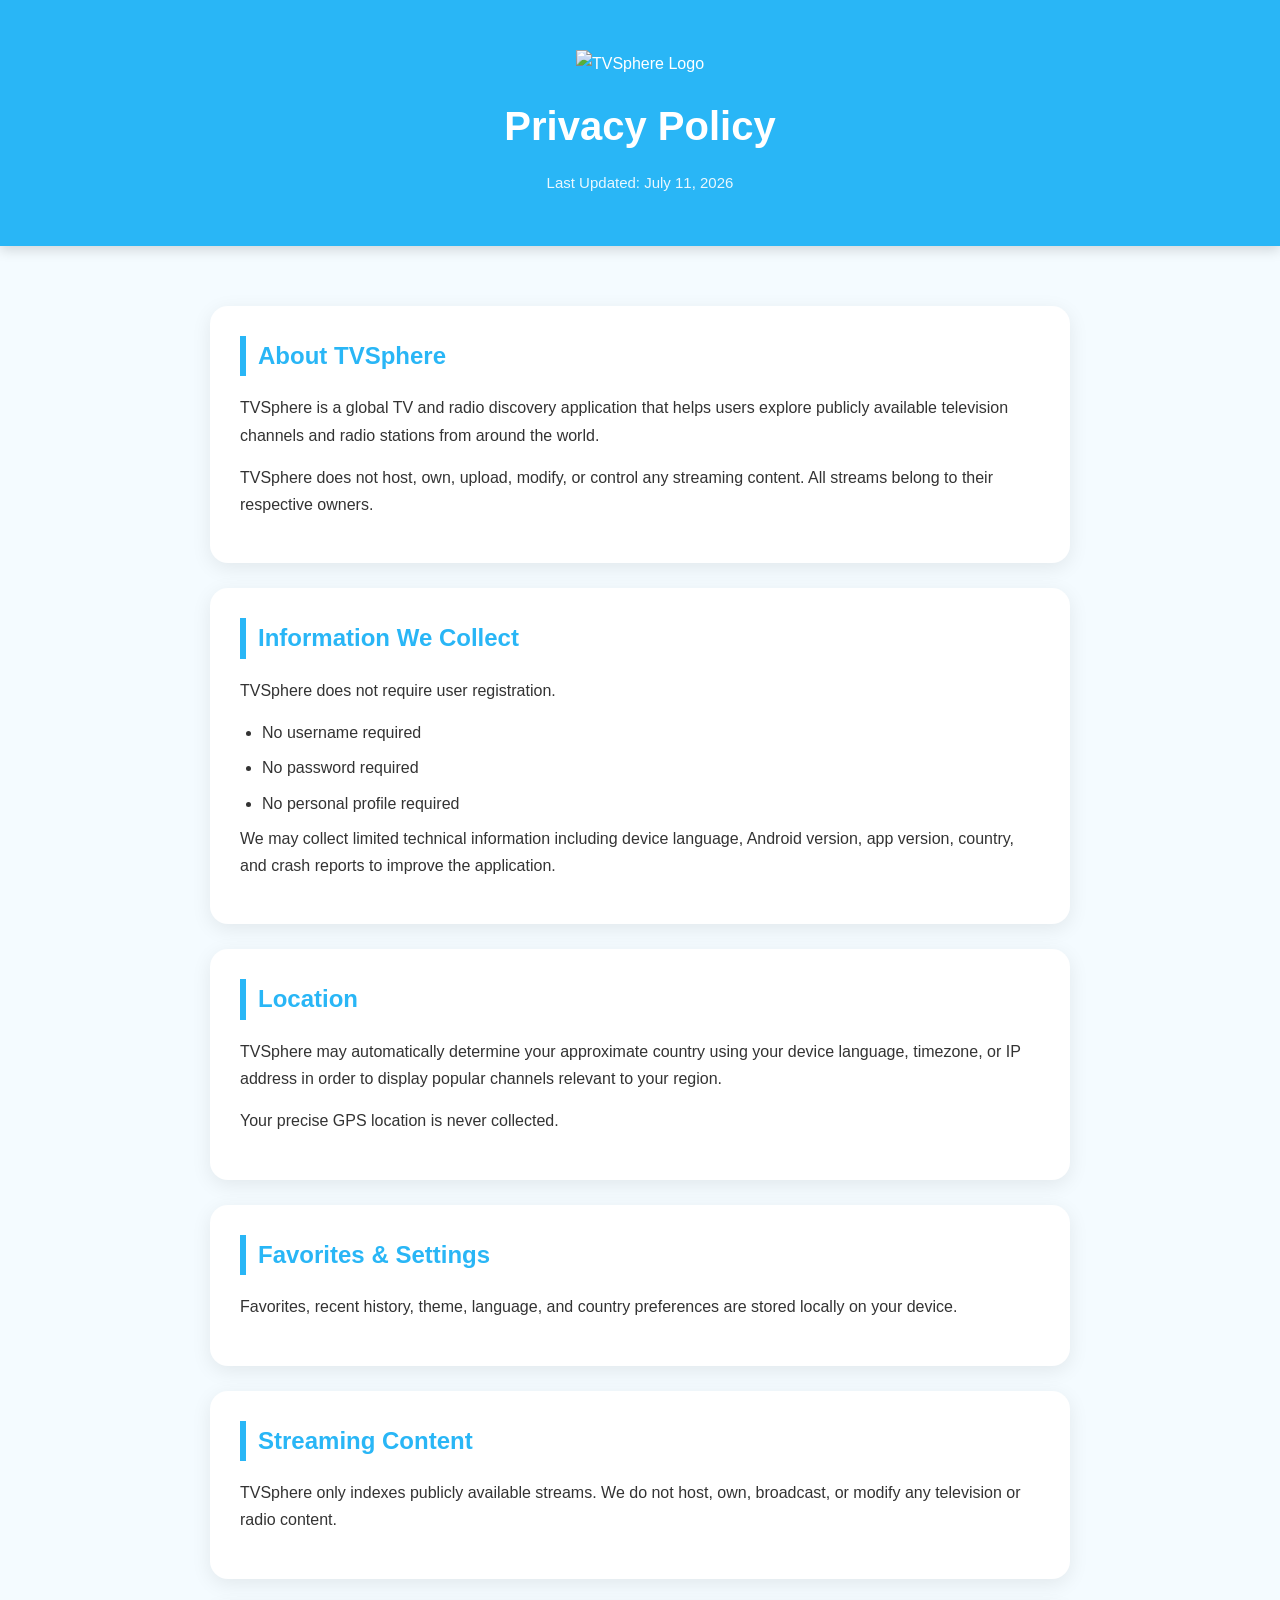
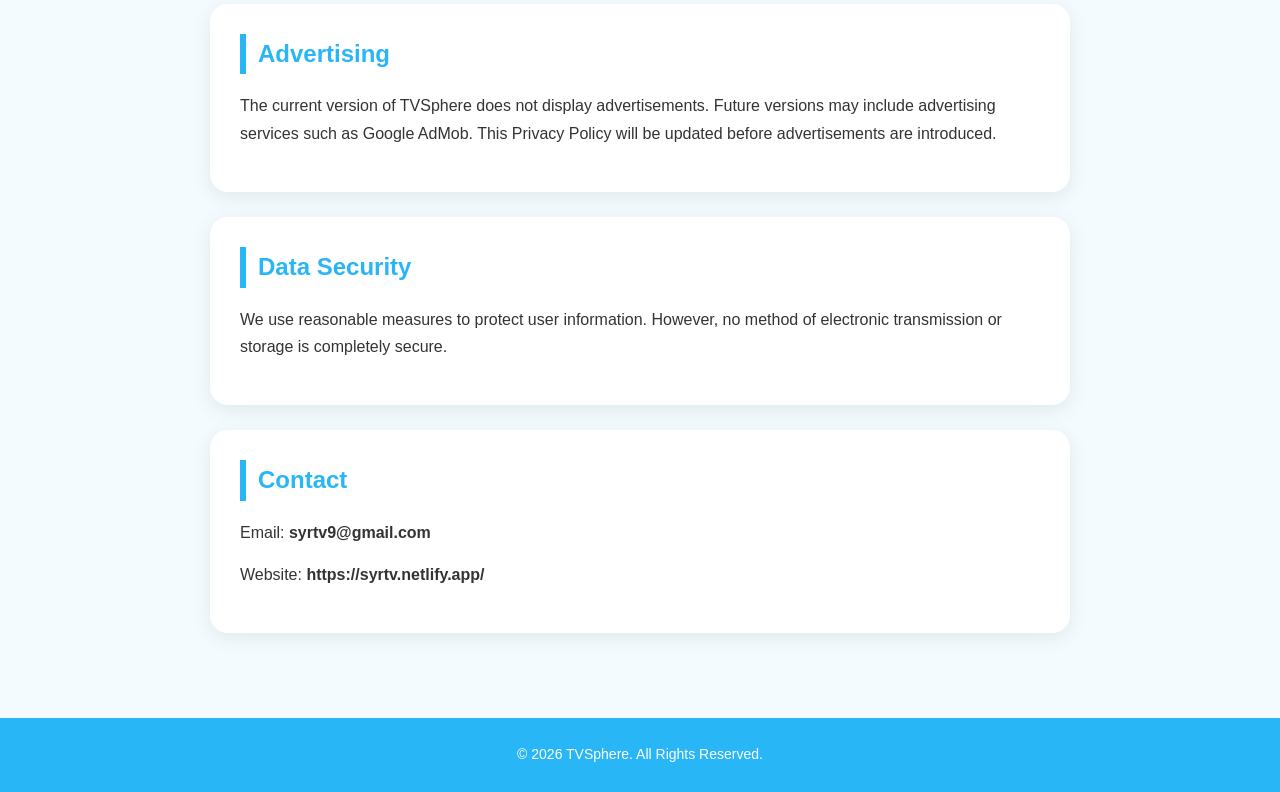
==== index.html @ 29715d73 "Add files via upload" ====
<!DOCTYPE html>
<html lang="en">
<head>
<meta charset="UTF-8">
<meta name="viewport" content="width=device-width, initial-scale=1.0">
<title>Privacy Policy - TVSphere</title>

<link rel="stylesheet" href="style.css">
</head>
<body>

<header>
    <img src="logo.png" alt="TVSphere Logo" class="logo">
    <h1>Privacy Policy</h1>
    <p>Last Updated: July 11, 2026</p>
</header>

<main>

<section class="card">
<h2>About TVSphere</h2>

<p>
TVSphere is a global TV and radio discovery application that helps users
explore publicly available television channels and radio stations from
around the world.
</p>

<p>
TVSphere does not host, own, upload, modify, or control any streaming
content. All streams belong to their respective owners.
</p>

</section>

<section class="card">

<h2>Information We Collect</h2>

<p>
TVSphere does not require user registration.
</p>

<ul>

<li>No username required</li>

<li>No password required</li>

<li>No personal profile required</li>

</ul>

<p>

We may collect limited technical information including device language,
Android version, app version, country, and crash reports to improve the
application.

</p>

</section>

<section class="card">

<h2>Location</h2>

<p>

TVSphere may automatically determine your approximate country using your
device language, timezone, or IP address in order to display popular
channels relevant to your region.

</p>

<p>

Your precise GPS location is never collected.

</p>

</section>

<section class="card">

<h2>Favorites & Settings</h2>

<p>

Favorites, recent history, theme, language, and country preferences are
stored locally on your device.

</p>

</section>

<section class="card">

<h2>Streaming Content</h2>

<p>

TVSphere only indexes publicly available streams.

We do not host, own, broadcast, or modify any television or radio
content.

</p>

</section>

<section class="card">

<h2>Advertising</h2>

<p>

The current version of TVSphere does not display advertisements.

Future versions may include advertising services such as Google AdMob.
This Privacy Policy will be updated before advertisements are introduced.

</p>

</section>

<section class="card">

<h2>Data Security</h2>

<p>

We use reasonable measures to protect user information.

However, no method of electronic transmission or storage is completely
secure.

</p>

</section>

<section class="card">

<h2>Contact</h2>

<p>

Email:
<strong>syrtv9@gmail.com</strong>

</p>

<p>

Website:
<strong>https://syrtv.netlify.app/</strong>

</p>

</section>

</main>

<footer>

<p>

© 2026 TVSphere. All Rights Reserved.

</p>

</footer>

</body>
</html>
---- style.css ----
*{
margin:0;
padding:0;
box-sizing:border-box;
font-family:Arial,Helvetica,sans-serif;
}

body{

background:#f4fbff;

color:#333;

line-height:1.7;

}

header{

background:#29B6F6;

color:white;

text-align:center;

padding:50px 20px;

box-shadow:0 4px 12px rgba(0,0,0,.15);

}

.logo{

width:90px;

margin-bottom:15px;

}

header h1{

font-size:40px;

margin-bottom:10px;

}

header p{

font-size:15px;

opacity:.9;

}

main{

max-width:900px;

margin:40px auto;

padding:20px;

}

.card{

background:white;

border-radius:18px;

padding:30px;

margin-bottom:25px;

box-shadow:0 5px 20px rgba(0,0,0,.08);

transition:.3s;

}

.card:hover{

transform:translateY(-4px);

}

.card h2{

color:#29B6F6;

margin-bottom:18px;

font-size:24px;

border-left:6px solid #29B6F6;

padding-left:12px;

}

.card p{

margin-bottom:15px;

}

.card ul{

padding-left:22px;

}

.card li{

margin-bottom:8px;

}

footer{

background:#29B6F6;

color:white;

text-align:center;

padding:25px;

margin-top:40px;

font-size:14px;

}

@media(max-width:768px){

header h1{

font-size:30px;

}

.card{

padding:22px;

}

.card h2{

font-size:20px;

}

}
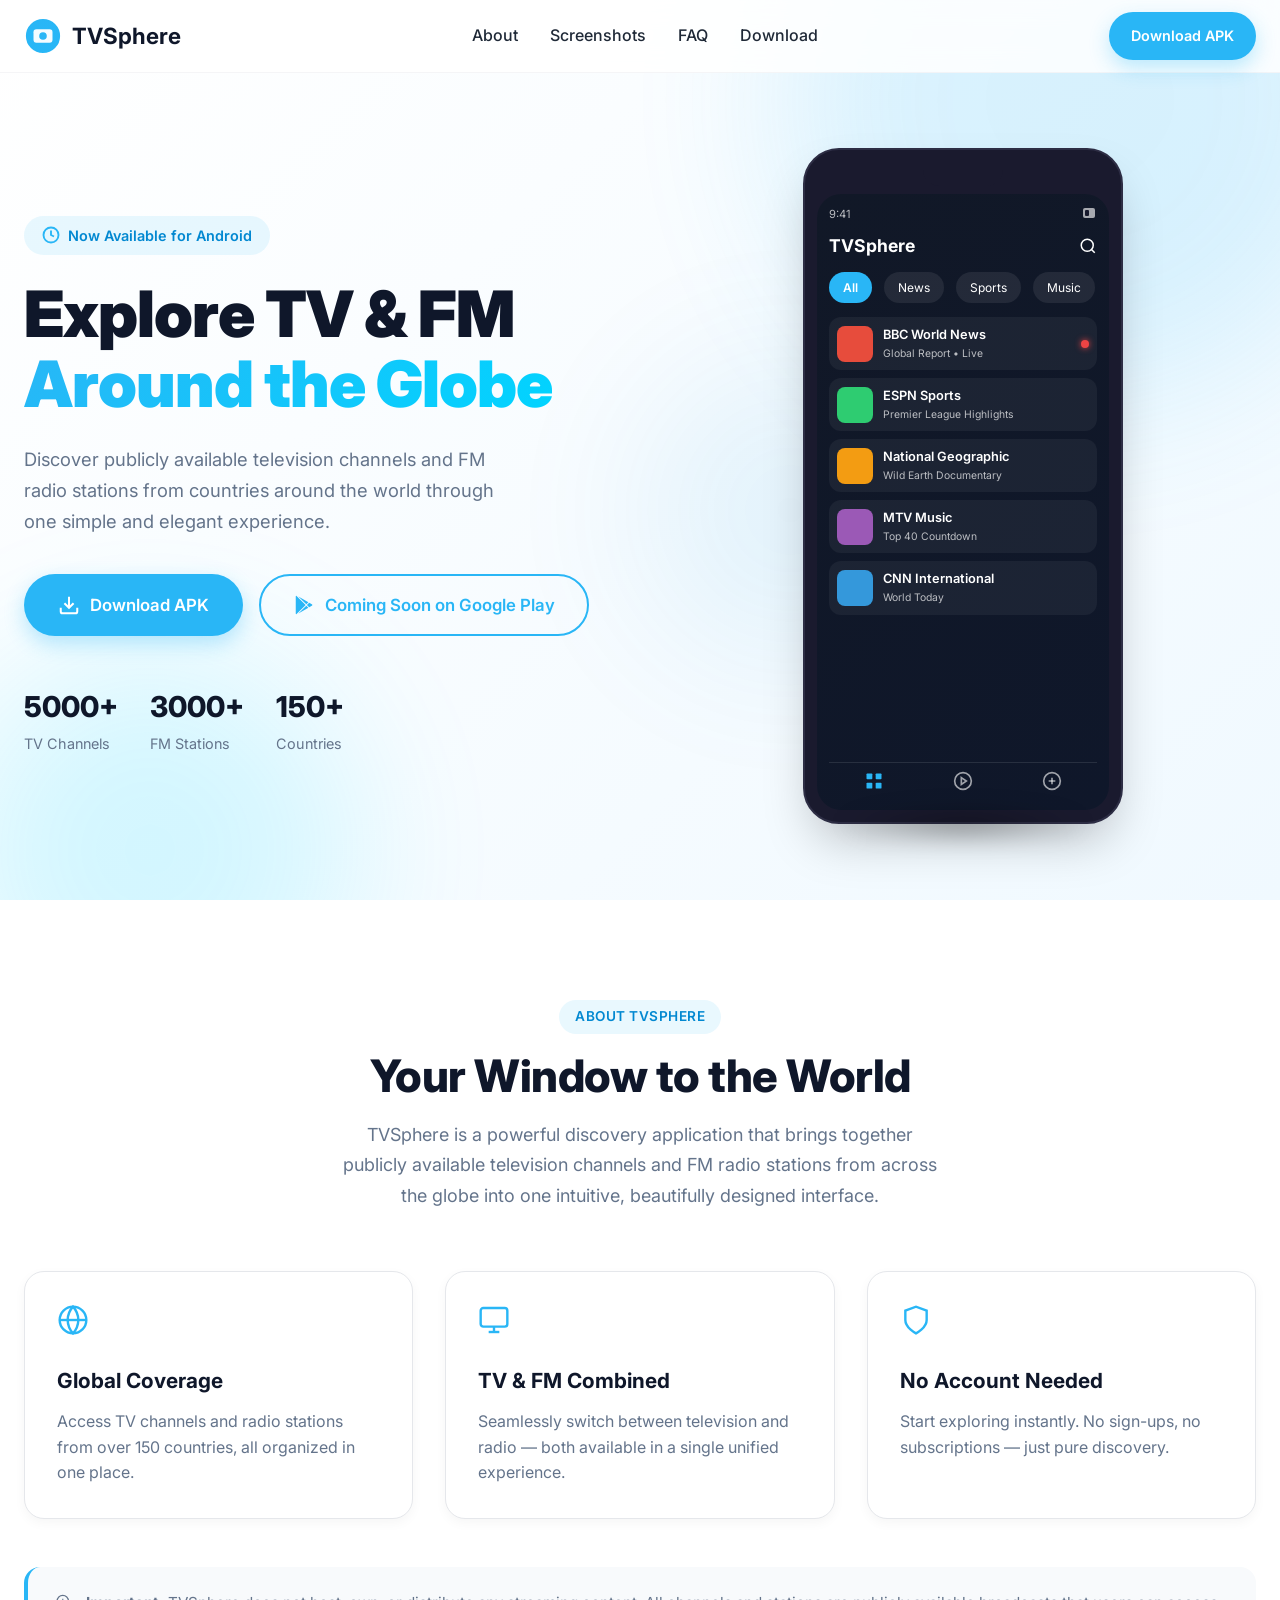
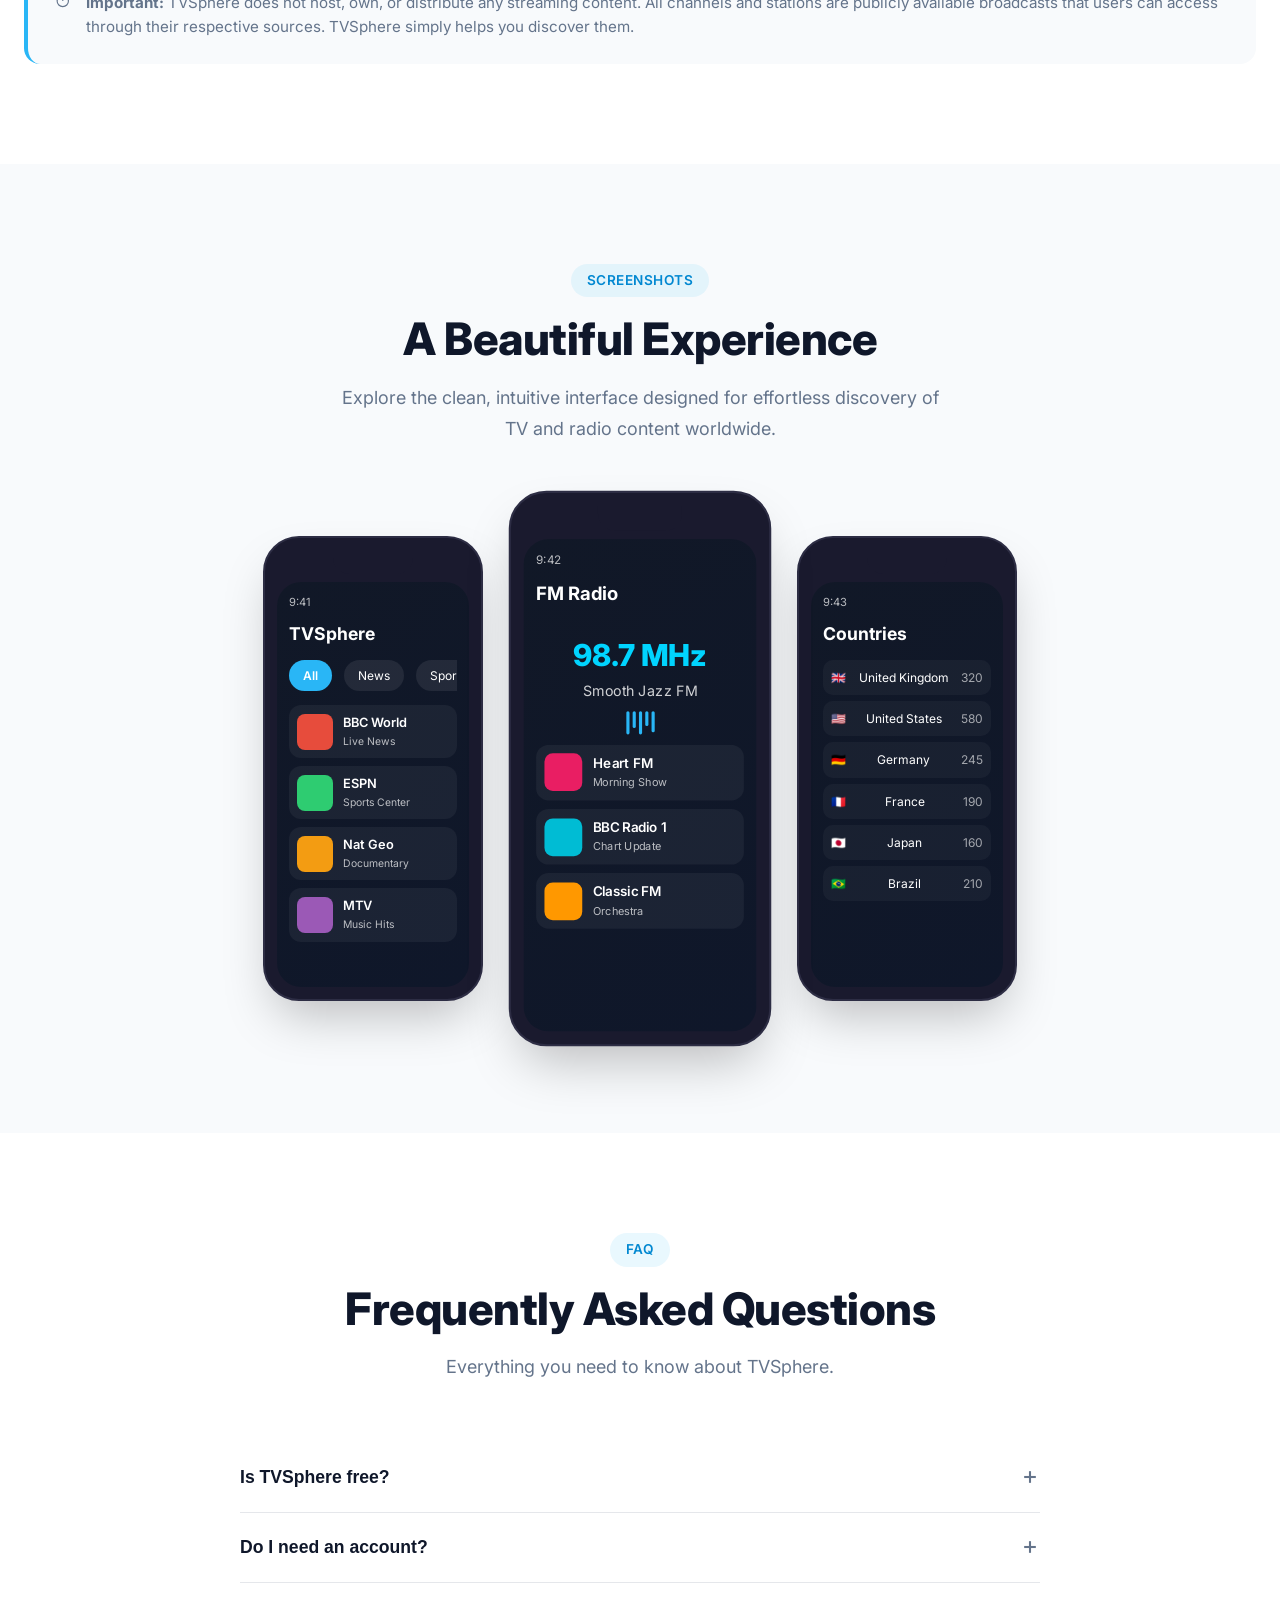
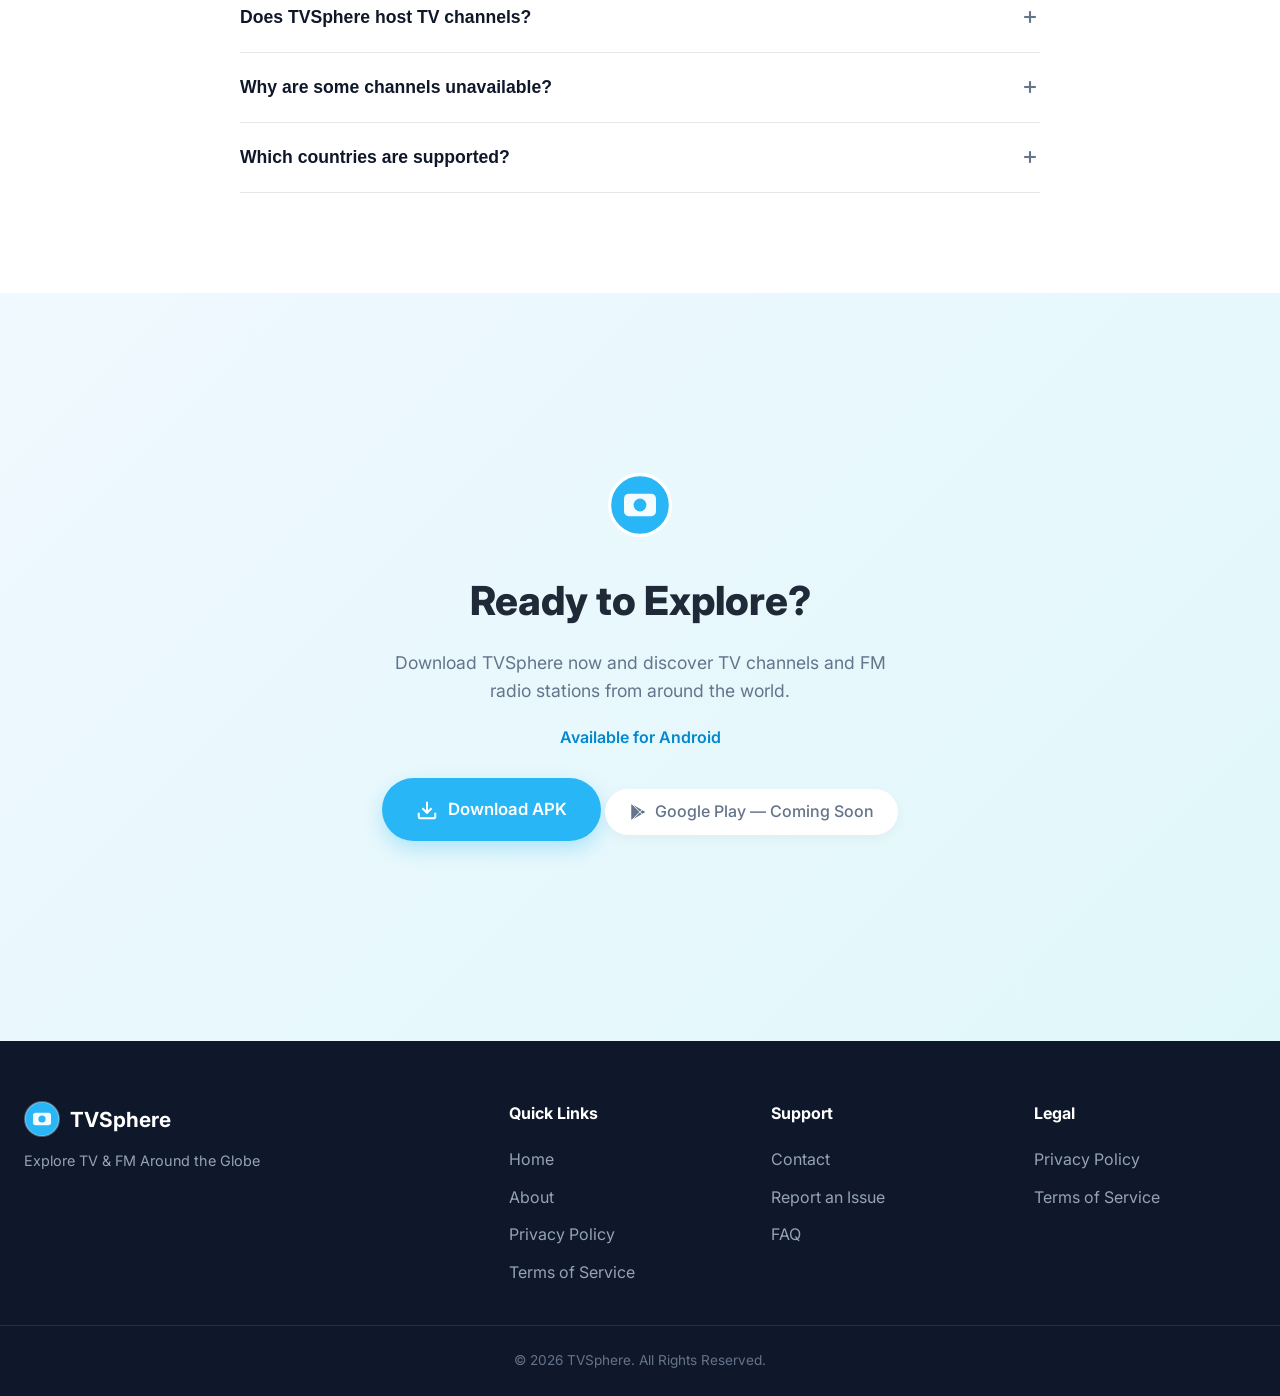
==== commit 186457f2: "Add files via upload" ====
--- a/index.html
+++ b/index.html
@@ -1,175 +1,536 @@
-<!DOCTYPE html>
-<html lang="en">
-<head>
-<meta charset="UTF-8">
-<meta name="viewport" content="width=device-width, initial-scale=1.0">
-<title>Privacy Policy - TVSphere</title>
-
-<link rel="stylesheet" href="style.css">
-</head>
-<body>
-
-<header>
-    <img src="logo.png" alt="TVSphere Logo" class="logo">
-    <h1>Privacy Policy</h1>
-    <p>Last Updated: July 11, 2026</p>
-</header>
-
-<main>
-
-<section class="card">
-<h2>About TVSphere</h2>
-
-<p>
-TVSphere is a global TV and radio discovery application that helps users
-explore publicly available television channels and radio stations from
-around the world.
-</p>
-
-<p>
-TVSphere does not host, own, upload, modify, or control any streaming
-content. All streams belong to their respective owners.
-</p>
-
-</section>
-
-<section class="card">
-
-<h2>Information We Collect</h2>
-
-<p>
-TVSphere does not require user registration.
-</p>
-
-<ul>
-
-<li>No username required</li>
-
-<li>No password required</li>
-
-<li>No personal profile required</li>
-
-</ul>
-
-<p>
-
-We may collect limited technical information including device language,
-Android version, app version, country, and crash reports to improve the
-application.
-
-</p>
-
-</section>
-
-<section class="card">
-
-<h2>Location</h2>
-
-<p>
-
-TVSphere may automatically determine your approximate country using your
-device language, timezone, or IP address in order to display popular
-channels relevant to your region.
-
-</p>
-
-<p>
-
-Your precise GPS location is never collected.
-
-</p>
-
-</section>
-
-<section class="card">
-
-<h2>Favorites & Settings</h2>
-
-<p>
-
-Favorites, recent history, theme, language, and country preferences are
-stored locally on your device.
-
-</p>
-
-</section>
-
-<section class="card">
-
-<h2>Streaming Content</h2>
-
-<p>
-
-TVSphere only indexes publicly available streams.
-
-We do not host, own, broadcast, or modify any television or radio
-content.
-
-</p>
-
-</section>
-
-<section class="card">
-
-<h2>Advertising</h2>
-
-<p>
-
-The current version of TVSphere does not display advertisements.
-
-Future versions may include advertising services such as Google AdMob.
-This Privacy Policy will be updated before advertisements are introduced.
-
-</p>
-
-</section>
-
-<section class="card">
-
-<h2>Data Security</h2>
-
-<p>
-
-We use reasonable measures to protect user information.
-
-However, no method of electronic transmission or storage is completely
-secure.
-
-</p>
-
-</section>
-
-<section class="card">
-
-<h2>Contact</h2>
-
-<p>
-
-Email:
-<strong>syrtv9@gmail.com</strong>
-
-</p>
-
-<p>
-
-Website:
-<strong>https://syrtv.netlify.app/</strong>
-
-</p>
-
-</section>
-
-</main>
-
-<footer>
-
-<p>
-
-© 2026 TVSphere. All Rights Reserved.
-
-</p>
-
-</footer>
-
-</body>
+<!DOCTYPE html>
+<html lang="en">
+<head>
+    <meta charset="UTF-8">
+    <meta name="viewport" content="width=device-width, initial-scale=1.0">
+    <meta name="description" content="TVSphere - Explore publicly available TV channels and FM radio stations from around the globe through one simple and elegant experience. Download the APK now.">
+    <meta name="keywords" content="TVSphere, TV channels, FM radio, global TV, radio discovery, Android app, TV guide, radio stations">
+    <meta name="author" content="TVSphere">
+    <meta name="theme-color" content="#29B6F6">
+    <meta name="robots" content="index, follow">
+    <link rel="canonical" href="https://tvsphere.app/">
+
+    <!-- Open Graph -->
+    <meta property="og:title" content="TVSphere - Explore TV & FM Around the Globe">
+    <meta property="og:description" content="Discover publicly available television channels and FM radio stations from countries around the world through one simple and elegant experience.">
+    <meta property="og:type" content="website">
+    <meta property="og:url" content="https://tvsphere.app/">
+    <meta property="og:image" content="https://tvsphere.app/assets/images/hero.webp">
+    <meta property="og:site_name" content="TVSphere">
+
+    <!-- Twitter Card -->
+    <meta name="twitter:card" content="summary_large_image">
+    <meta name="twitter:title" content="TVSphere - Explore TV & FM Around the Globe">
+    <meta name="twitter:description" content="Discover publicly available television channels and FM radio stations from countries around the world.">
+    <meta name="twitter:image" content="https://tvsphere.app/assets/images/hero.webp">
+
+    <!-- Schema.org Structured Data -->
+    <script type="application/ld+json">
+        {
+            "@context": "https://schema.org",
+            "@type": "SoftwareApplication",
+            "name": "TVSphere",
+            "operatingSystem": "Android",
+            "applicationCategory": "EntertainmentApplication",
+            "description": "Discover publicly available TV channels and FM radio stations from around the globe.",
+            "offers": {
+                "@type": "Offer",
+                "price": "0",
+                "priceCurrency": "USD"
+            },
+            "aggregateRating": {
+                "@type": "AggregateRating",
+                "ratingValue": "4.8",
+                "ratingCount": "1250"
+            }
+        }
+    </script>
+
+    <title>TVSphere - Explore TV & FM Around the Globe | Global TV & Radio Discovery</title>
+
+    <!-- Favicon -->
+    <link rel="icon" type="image/x-icon" href="favicon.ico">
+    <link rel="apple-touch-icon" href="assets/images/icon.png">
+
+    <!-- Google Fonts -->
+    <link rel="preconnect" href="https://fonts.googleapis.com">
+    <link rel="preconnect" href="https://fonts.gstatic.com" crossorigin>
+    <link href="https://fonts.googleapis.com/css2?family=Inter:wght@300;400;500;600;700;800;900&display=swap" rel="stylesheet">
+
+    <!-- Stylesheets -->
+    <link rel="stylesheet" href="assets/css/style.css">
+    <link rel="stylesheet" href="assets/css/responsive.css">
+</head>
+<body>
+    <!-- Skip to Content (Accessibility) -->
+    <a href="#main-content" class="skip-link">Skip to main content</a>
+
+    <!-- Navigation Bar -->
+    <header class="navbar" id="navbar" role="banner">
+        <div class="container navbar__inner">
+            <a href="/" class="navbar__logo" aria-label="TVSphere Home">
+                <svg class="navbar__logo-icon" width="40" height="40" viewBox="0 0 40 40" fill="none" xmlns="http://www.w3.org/2000/svg">
+                    <circle cx="20" cy="20" r="19" fill="url(#logoGradient)" stroke="white" stroke-width="2"/>
+                    <rect x="10" y="13" width="20" height="14" rx="3" fill="white" opacity="0.95"/>
+                    <circle cx="20" cy="20" r="4" fill="#29B6F6"/>
+                    <defs>
+                        <linearGradient id="logoGradient" x1="0" y1="0" x2="40" y2="40">
+                            <stop offset="0%" stop-color="#29B6F6"/>
+                            <stop offset="100%" stop-color="#00D4FF"/>
+                        </linearGradient>
+                    </defs>
+                </svg>
+                <span class="navbar__logo-text">TVSphere</span>
+            </a>
+            <nav class="navbar__nav" role="navigation" aria-label="Main navigation">
+                <ul class="navbar__links">
+                    <li><a href="#about" class="navbar__link">About</a></li>
+                    <li><a href="#screenshots" class="navbar__link">Screenshots</a></li>
+                    <li><a href="#faq" class="navbar__link">FAQ</a></li>
+                    <li><a href="#download" class="navbar__link">Download</a></li>
+                </ul>
+            </nav>
+            <a href="#download" class="btn btn--primary btn--sm navbar__cta">Download APK</a>
+            <button class="navbar__hamburger" aria-label="Toggle navigation menu" aria-expanded="false" id="hamburgerBtn">
+                <span></span><span></span><span></span>
+            </button>
+        </div>
+    </header>
+
+    <!-- Mobile Menu -->
+    <div class="mobile-menu" id="mobileMenu" aria-hidden="true">
+        <nav class="mobile-menu__nav">
+            <a href="#about" class="mobile-menu__link">About</a>
+            <a href="#screenshots" class="mobile-menu__link">Screenshots</a>
+            <a href="#faq" class="mobile-menu__link">FAQ</a>
+            <a href="#download" class="mobile-menu__link">Download</a>
+            <a href="privacy/" class="mobile-menu__link">Privacy Policy</a>
+            <a href="terms/" class="mobile-menu__link">Terms of Service</a>
+            <a href="contact/" class="mobile-menu__link">Contact</a>
+        </nav>
+    </div>
+
+    <main id="main-content">
+        <!-- ==================== HERO SECTION ==================== -->
+        <section class="hero" id="hero" aria-labelledby="hero-headline">
+            <!-- Decorative gradient blobs -->
+            <div class="hero__decoration hero__decoration--1" aria-hidden="true"></div>
+            <div class="hero__decoration hero__decoration--2" aria-hidden="true"></div>
+            <div class="hero__decoration hero__decoration--3" aria-hidden="true"></div>
+
+            <div class="container hero__grid">
+                <div class="hero__content">
+                    <div class="hero__badge">
+                        <svg width="18" height="18" viewBox="0 0 24 24" fill="none" stroke="#29B6F6" stroke-width="2.5">
+                            <circle cx="12" cy="12" r="10"/><polyline points="12 6 12 12 16 14"/>
+                        </svg>
+                        <span>Now Available for Android</span>
+                    </div>
+                    <h1 class="hero__headline" id="hero-headline">
+                        Explore TV & FM<br>
+                        <span class="hero__headline-highlight">Around the Globe</span>
+                    </h1>
+                    <p class="hero__description">
+                        Discover publicly available television channels and FM radio stations from countries around the world through one simple and elegant experience.
+                    </p>
+                    <div class="hero__buttons">
+                        <a href="#download" class="btn btn--primary btn--lg">
+                            <svg width="22" height="22" viewBox="0 0 24 24" fill="none" stroke="currentColor" stroke-width="2.2">
+                                <path d="M21 15v4a2 2 0 01-2 2H5a2 2 0 01-2-2v-4"/><polyline points="7 10 12 15 17 10"/><line x1="12" y1="15" x2="12" y2="3"/>
+                            </svg>
+                            Download APK
+                        </a>
+                        <a href="#" class="btn btn--outline btn--lg" aria-label="Coming Soon on Google Play">
+                            <svg width="22" height="22" viewBox="0 0 24 24" fill="currentColor">
+                                <path d="M3.609 1.814L13.792 12 3.61 22.186a.996.996 0 01-.61-.92V2.734a1 1 0 01.609-.92zm10.89 10.893l2.302 2.302-10.937 6.333 8.635-8.635zm3.199-3.199l2.807 1.626a1 1 0 010 1.732l-2.807 1.626L15.206 12l2.492-2.492zM5.864 2.658L16.8 8.99l-2.302 2.302-8.634-8.634z"/>
+                            </svg>
+                            Coming Soon on Google Play
+                        </a>
+                    </div>
+                    <div class="hero__stats">
+                        <div class="hero__stat">
+                            <span class="hero__stat-number">5000+</span>
+                            <span class="hero__stat-label">TV Channels</span>
+                        </div>
+                        <div class="hero__stat">
+                            <span class="hero__stat-number">3000+</span>
+                            <span class="hero__stat-label">FM Stations</span>
+                        </div>
+                        <div class="hero__stat">
+                            <span class="hero__stat-number">150+</span>
+                            <span class="hero__stat-label">Countries</span>
+                        </div>
+                    </div>
+                </div>
+
+                <!-- Hero Phone Mockup -->
+                <div class="hero__phone-wrapper" aria-hidden="true">
+                    <div class="phone-mockup phone-mockup--hero">
+                        <div class="phone-mockup__frame">
+                            <div class="phone-mockup__notch"></div>
+                            <div class="phone-mockup__screen">
+                                <!-- Simulated App Content -->
+                                <div class="mock-screen">
+                                    <div class="mock-screen__status-bar">
+                                        <span class="mock-screen__time">9:41</span>
+                                        <span class="mock-screen__icons">
+                                            <svg width="14" height="10" viewBox="0 0 14 10"><rect x="0" y="0" width="12" height="10" rx="2" fill="white" opacity="0.9"/><rect x="2" y="2" width="4" height="6" rx="1" fill="#1a1a2e"/></svg>
+                                        </span>
+                                    </div>
+                                    <div class="mock-screen__app-header">
+                                        <span class="mock-screen__app-logo">TVSphere</span>
+                                        <svg width="18" height="18" viewBox="0 0 24 24" fill="none" stroke="white" stroke-width="2"><circle cx="11" cy="11" r="8"/><line x1="21" y1="21" x2="16.65" y2="16.65"/></svg>
+                                    </div>
+                                    <div class="mock-screen__tabs">
+                                        <span class="mock-screen__tab mock-screen__tab--active">All</span>
+                                        <span class="mock-screen__tab">News</span>
+                                        <span class="mock-screen__tab">Sports</span>
+                                        <span class="mock-screen__tab">Music</span>
+                                    </div>
+                                    <div class="mock-screen__channels">
+                                        <div class="mock-channel">
+                                            <div class="mock-channel__thumb" style="background:#e74c3c;"></div>
+                                            <div class="mock-channel__info">
+                                                <div class="mock-channel__name">BBC World News</div>
+                                                <div class="mock-channel__program">Global Report • Live</div>
+                                            </div>
+                                            <div class="mock-channel__live-dot"></div>
+                                        </div>
+                                        <div class="mock-channel">
+                                            <div class="mock-channel__thumb" style="background:#2ecc71;"></div>
+                                            <div class="mock-channel__info">
+                                                <div class="mock-channel__name">ESPN Sports</div>
+                                                <div class="mock-channel__program">Premier League Highlights</div>
+                                            </div>
+                                        </div>
+                                        <div class="mock-channel">
+                                            <div class="mock-channel__thumb" style="background:#f39c12;"></div>
+                                            <div class="mock-channel__info">
+                                                <div class="mock-channel__name">National Geographic</div>
+                                                <div class="mock-channel__program">Wild Earth Documentary</div>
+                                            </div>
+                                        </div>
+                                        <div class="mock-channel">
+                                            <div class="mock-channel__thumb" style="background:#9b59b6;"></div>
+                                            <div class="mock-channel__info">
+                                                <div class="mock-channel__name">MTV Music</div>
+                                                <div class="mock-channel__program">Top 40 Countdown</div>
+                                            </div>
+                                        </div>
+                                        <div class="mock-channel">
+                                            <div class="mock-channel__thumb" style="background:#3498db;"></div>
+                                            <div class="mock-channel__info">
+                                                <div class="mock-channel__name">CNN International</div>
+                                                <div class="mock-channel__program">World Today</div>
+                                            </div>
+                                        </div>
+                                    </div>
+                                    <div class="mock-screen__bottom-nav">
+                                        <div class="mock-screen__nav-item mock-screen__nav-item--active">
+                                            <svg width="20" height="20" viewBox="0 0 24 24" fill="currentColor"><rect x="3" y="3" width="7" height="7" rx="1"/><rect x="14" y="3" width="7" height="7" rx="1"/><rect x="3" y="14" width="7" height="7" rx="1"/><rect x="14" y="14" width="7" height="7" rx="1"/></svg>
+                                        </div>
+                                        <div class="mock-screen__nav-item">
+                                            <svg width="20" height="20" viewBox="0 0 24 24" fill="none" stroke="currentColor" stroke-width="2"><circle cx="12" cy="12" r="10"/><polygon points="10 8 16 12 10 16 10 8"/></svg>
+                                        </div>
+                                        <div class="mock-screen__nav-item">
+                                            <svg width="20" height="20" viewBox="0 0 24 24" fill="none" stroke="currentColor" stroke-width="2"><circle cx="12" cy="12" r="10"/><line x1="12" y1="8" x2="12" y2="16"/><line x1="8" y1="12" x2="16" y2="12"/></svg>
+                                        </div>
+                                    </div>
+                                </div>
+                            </div>
+                        </div>
+                        <div class="phone-mockup__shadow" aria-hidden="true"></div>
+                    </div>
+                </div>
+            </div>
+        </section>
+
+        <!-- ==================== ABOUT SECTION ==================== -->
+        <section class="about section" id="about" aria-labelledby="about-heading">
+            <div class="container">
+                <div class="section__header">
+                    <span class="section__tag">About TVSphere</span>
+                    <h2 class="section__heading" id="about-heading">Your Window to the World</h2>
+                    <p class="section__subheading">
+                        TVSphere is a powerful discovery application that brings together publicly available television channels and FM radio stations from across the globe into one intuitive, beautifully designed interface.
+                    </p>
+                </div>
+                <div class="about__grid">
+                    <div class="about__card">
+                        <div class="about__card-icon">
+                            <svg width="32" height="32" viewBox="0 0 24 24" fill="none" stroke="#29B6F6" stroke-width="1.8">
+                                <circle cx="12" cy="12" r="10"/><line x1="2" y1="12" x2="22" y2="12"/><path d="M12 2a15.3 15.3 0 014 10 15.3 15.3 0 01-4 10 15.3 15.3 0 01-4-10 15.3 15.3 0 014-10z"/>
+                            </svg>
+                        </div>
+                        <h3 class="about__card-title">Global Coverage</h3>
+                        <p class="about__card-text">Access TV channels and radio stations from over 150 countries, all organized in one place.</p>
+                    </div>
+                    <div class="about__card">
+                        <div class="about__card-icon">
+                            <svg width="32" height="32" viewBox="0 0 24 24" fill="none" stroke="#29B6F6" stroke-width="1.8">
+                                <rect x="2" y="3" width="20" height="14" rx="2"/><line x1="8" y1="21" x2="16" y2="21"/><line x1="12" y1="17" x2="12" y2="21"/>
+                            </svg>
+                        </div>
+                        <h3 class="about__card-title">TV & FM Combined</h3>
+                        <p class="about__card-text">Seamlessly switch between television and radio — both available in a single unified experience.</p>
+                    </div>
+                    <div class="about__card">
+                        <div class="about__card-icon">
+                            <svg width="32" height="32" viewBox="0 0 24 24" fill="none" stroke="#29B6F6" stroke-width="1.8">
+                                <path d="M12 22s8-4 8-10V5l-8-3-8 3v7c0 6 8 10 8 10z"/>
+                            </svg>
+                        </div>
+                        <h3 class="about__card-title">No Account Needed</h3>
+                        <p class="about__card-text">Start exploring instantly. No sign-ups, no subscriptions — just pure discovery.</p>
+                    </div>
+                </div>
+                <div class="about__notice">
+                    <svg width="20" height="20" viewBox="0 0 24 24" fill="none" stroke="#64748B" stroke-width="2">
+                        <circle cx="12" cy="12" r="10"/><line x1="12" y1="8" x2="12" y2="12"/><line x1="12" y1="16" x2="12.01" y2="16"/>
+                    </svg>
+                    <p><strong>Important:</strong> TVSphere does not host, own, or distribute any streaming content. All channels and stations are publicly available broadcasts that users can access through their respective sources. TVSphere simply helps you discover them.</p>
+                </div>
+            </div>
+        </section>
+
+        <!-- ==================== SCREENSHOTS SECTION ==================== -->
+        <section class="screenshots section section--alt" id="screenshots" aria-labelledby="screenshots-heading">
+            <div class="container">
+                <div class="section__header">
+                    <span class="section__tag">Screenshots</span>
+                    <h2 class="section__heading" id="screenshots-heading">A Beautiful Experience</h2>
+                    <p class="section__subheading">Explore the clean, intuitive interface designed for effortless discovery of TV and radio content worldwide.</p>
+                </div>
+                <div class="screenshots__row">
+                    <!-- Screenshot Phone 1 -->
+                    <div class="phone-mockup phone-mockup--screenshot">
+                        <div class="phone-mockup__frame">
+                            <div class="phone-mockup__notch"></div>
+                            <div class="phone-mockup__screen">
+                                <div class="mock-screen mock-screen--screenshot">
+                                    <div class="mock-screen__status-bar">
+                                        <span class="mock-screen__time">9:41</span>
+                                    </div>
+                                    <div class="mock-screen__app-header">
+                                        <span class="mock-screen__app-logo">TVSphere</span>
+                                    </div>
+                                    <div class="mock-screen__tabs">
+                                        <span class="mock-screen__tab mock-screen__tab--active">All</span>
+                                        <span class="mock-screen__tab">News</span>
+                                        <span class="mock-screen__tab">Sports</span>
+                                    </div>
+                                    <div class="mock-screen__channels">
+                                        <div class="mock-channel"><div class="mock-channel__thumb" style="background:#e74c3c;"></div><div class="mock-channel__info"><div class="mock-channel__name">BBC World</div><div class="mock-channel__program">Live News</div></div></div>
+                                        <div class="mock-channel"><div class="mock-channel__thumb" style="background:#2ecc71;"></div><div class="mock-channel__info"><div class="mock-channel__name">ESPN</div><div class="mock-channel__program">Sports Center</div></div></div>
+                                        <div class="mock-channel"><div class="mock-channel__thumb" style="background:#f39c12;"></div><div class="mock-channel__info"><div class="mock-channel__name">Nat Geo</div><div class="mock-channel__program">Documentary</div></div></div>
+                                        <div class="mock-channel"><div class="mock-channel__thumb" style="background:#9b59b6;"></div><div class="mock-channel__info"><div class="mock-channel__name">MTV</div><div class="mock-channel__program">Music Hits</div></div></div>
+                                    </div>
+                                </div>
+                            </div>
+                        </div>
+                    </div>
+                    <!-- Screenshot Phone 2 -->
+                    <div class="phone-mockup phone-mockup--screenshot phone-mockup--featured">
+                        <div class="phone-mockup__frame">
+                            <div class="phone-mockup__notch"></div>
+                            <div class="phone-mockup__screen">
+                                <div class="mock-screen mock-screen--screenshot">
+                                    <div class="mock-screen__status-bar"><span class="mock-screen__time">9:42</span></div>
+                                    <div class="mock-screen__app-header"><span class="mock-screen__app-logo">FM Radio</span></div>
+                                    <div class="mock-screen__radio-player">
+                                        <div class="mock-radio__freq">98.7 <span>MHz</span></div>
+                                        <div class="mock-radio__name">Smooth Jazz FM</div>
+                                        <div class="mock-radio__visualizer">
+                                            <span></span><span></span><span></span><span></span><span></span>
+                                        </div>
+                                    </div>
+                                    <div class="mock-screen__channels">
+                                        <div class="mock-channel"><div class="mock-channel__thumb" style="background:#e91e63;"></div><div class="mock-channel__info"><div class="mock-channel__name">Heart FM</div><div class="mock-channel__program">Morning Show</div></div></div>
+                                        <div class="mock-channel"><div class="mock-channel__thumb" style="background:#00bcd4;"></div><div class="mock-channel__info"><div class="mock-channel__name">BBC Radio 1</div><div class="mock-channel__program">Chart Update</div></div></div>
+                                        <div class="mock-channel"><div class="mock-channel__thumb" style="background:#ff9800;"></div><div class="mock-channel__info"><div class="mock-channel__name">Classic FM</div><div class="mock-channel__program">Orchestra</div></div></div>
+                                    </div>
+                                </div>
+                            </div>
+                        </div>
+                    </div>
+                    <!-- Screenshot Phone 3 -->
+                    <div class="phone-mockup phone-mockup--screenshot">
+                        <div class="phone-mockup__frame">
+                            <div class="phone-mockup__notch"></div>
+                            <div class="phone-mockup__screen">
+                                <div class="mock-screen mock-screen--screenshot">
+                                    <div class="mock-screen__status-bar"><span class="mock-screen__time">9:43</span></div>
+                                    <div class="mock-screen__app-header"><span class="mock-screen__app-logo">Countries</span></div>
+                                    <div class="mock-screen__country-list">
+                                        <div class="mock-country"><span class="mock-country__flag">🇬🇧</span> United Kingdom <span class="mock-country__count">320</span></div>
+                                        <div class="mock-country"><span class="mock-country__flag">🇺🇸</span> United States <span class="mock-country__count">580</span></div>
+                                        <div class="mock-country"><span class="mock-country__flag">🇩🇪</span> Germany <span class="mock-country__count">245</span></div>
+                                        <div class="mock-country"><span class="mock-country__flag">🇫🇷</span> France <span class="mock-country__count">190</span></div>
+                                        <div class="mock-country"><span class="mock-country__flag">🇯🇵</span> Japan <span class="mock-country__count">160</span></div>
+                                        <div class="mock-country"><span class="mock-country__flag">🇧🇷</span> Brazil <span class="mock-country__count">210</span></div>
+                                    </div>
+                                </div>
+                            </div>
+                        </div>
+                    </div>
+                </div>
+            </div>
+        </section>
+
+        <!-- ==================== FAQ SECTION ==================== -->
+        <section class="faq section" id="faq" aria-labelledby="faq-heading">
+            <div class="container">
+                <div class="section__header">
+                    <span class="section__tag">FAQ</span>
+                    <h2 class="section__heading" id="faq-heading">Frequently Asked Questions</h2>
+                    <p class="section__subheading">Everything you need to know about TVSphere.</p>
+                </div>
+                <div class="faq__accordion" role="region" aria-label="Frequently Asked Questions">
+                    <div class="faq__item">
+                        <button class="faq__question" aria-expanded="false" id="faq-q1">
+                            <span>Is TVSphere free?</span>
+                            <svg class="faq__icon" width="20" height="20" viewBox="0 0 24 24" fill="none" stroke="currentColor" stroke-width="2.5">
+                                <line x1="12" y1="5" x2="12" y2="19"/><line x1="5" y1="12" x2="19" y2="12"/>
+                            </svg>
+                        </button>
+                        <div class="faq__answer" role="region" aria-labelledby="faq-q1" hidden>
+                            <p>Yes! TVSphere is completely free to download and use. There are no hidden fees, subscriptions, or premium tiers. We believe in providing open access to publicly available broadcast information for everyone.</p>
+                        </div>
+                    </div>
+                    <div class="faq__item">
+                        <button class="faq__question" aria-expanded="false" id="faq-q2">
+                            <span>Do I need an account?</span>
+                            <svg class="faq__icon" width="20" height="20" viewBox="0 0 24 24" fill="none" stroke="currentColor" stroke-width="2.5">
+                                <line x1="12" y1="5" x2="12" y2="19"/><line x1="5" y1="12" x2="19" y2="12"/>
+                            </svg>
+                        </button>
+                        <div class="faq__answer" role="region" aria-labelledby="faq-q2" hidden>
+                            <p>No account or registration is required. Simply install the app and start exploring channels and stations immediately. Your privacy matters to us — we don't collect personal data.</p>
+                        </div>
+                    </div>
+                    <div class="faq__item">
+                        <button class="faq__question" aria-expanded="false" id="faq-q3">
+                            <span>Does TVSphere host TV channels?</span>
+                            <svg class="faq__icon" width="20" height="20" viewBox="0 0 24 24" fill="none" stroke="currentColor" stroke-width="2.5">
+                                <line x1="12" y1="5" x2="12" y2="19"/><line x1="5" y1="12" x2="19" y2="12"/>
+                            </svg>
+                        </button>
+                        <div class="faq__answer" role="region" aria-labelledby="faq-q3" hidden>
+                            <p>No. TVSphere does not host, own, or distribute any streaming content. We act solely as a discovery platform that helps users find publicly available television channels and FM radio stations. All content is accessed through the respective broadcasters' publicly available streams.</p>
+                        </div>
+                    </div>
+                    <div class="faq__item">
+                        <button class="faq__question" aria-expanded="false" id="faq-q4">
+                            <span>Why are some channels unavailable?</span>
+                            <svg class="faq__icon" width="20" height="20" viewBox="0 0 24 24" fill="none" stroke="currentColor" stroke-width="2.5">
+                                <line x1="12" y1="5" x2="12" y2="19"/><line x1="5" y1="12" x2="19" y2="12"/>
+                            </svg>
+                        </button>
+                        <div class="faq__answer" role="region" aria-labelledby="faq-q4" hidden>
+                            <p>Channel availability depends on several factors including geographic restrictions, broadcaster streaming status, and the public availability of streams. Some channels may be geo-restricted to specific countries or regions. We continuously update our database to provide the most accurate information.</p>
+                        </div>
+                    </div>
+                    <div class="faq__item">
+                        <button class="faq__question" aria-expanded="false" id="faq-q5">
+                            <span>Which countries are supported?</span>
+                            <svg class="faq__icon" width="20" height="20" viewBox="0 0 24 24" fill="none" stroke="currentColor" stroke-width="2.5">
+                                <line x1="12" y1="5" x2="12" y2="19"/><line x1="5" y1="12" x2="19" y2="12"/>
+                            </svg>
+                        </button>
+                        <div class="faq__answer" role="region" aria-labelledby="faq-q5" hidden>
+                            <p>TVSphere supports over 150 countries worldwide, covering North America, South America, Europe, Asia, Africa, and Oceania. We are constantly expanding our coverage to include more countries and regions. If your country isn't listed yet, it may be added in a future update.</p>
+                        </div>
+                    </div>
+                </div>
+            </div>
+        </section>
+
+        <!-- ==================== DOWNLOAD SECTION ==================== -->
+        <section class="download section section--accent" id="download" aria-labelledby="download-heading">
+            <div class="container download__inner">
+                <div class="download__content">
+                    <svg class="download__logo-mark" width="64" height="64" viewBox="0 0 40 40" fill="none" xmlns="http://www.w3.org/2000/svg">
+                        <circle cx="20" cy="20" r="19" fill="url(#logoGradient2)" stroke="white" stroke-width="2"/>
+                        <rect x="10" y="13" width="20" height="14" rx="3" fill="white" opacity="0.95"/>
+                        <circle cx="20" cy="20" r="4" fill="#29B6F6"/>
+                        <defs>
+                            <linearGradient id="logoGradient2" x1="0" y1="0" x2="40" y2="40">
+                                <stop offset="0%" stop-color="#29B6F6"/><stop offset="100%" stop-color="#00D4FF"/>
+                            </linearGradient>
+                        </defs>
+                    </svg>
+                    <h2 class="download__heading" id="download-heading">Ready to Explore?</h2>
+                    <p class="download__subheading">Download TVSphere now and discover TV channels and FM radio stations from around the world.</p>
+                    <p class="download__platform">Available for Android</p>
+                    <a href="#" class="btn btn--primary btn--lg download__btn">
+                        <svg width="22" height="22" viewBox="0 0 24 24" fill="none" stroke="currentColor" stroke-width="2.2">
+                            <path d="M21 15v4a2 2 0 01-2 2H5a2 2 0 01-2-2v-4"/><polyline points="7 10 12 15 17 10"/><line x1="12" y1="15" x2="12" y2="3"/>
+                        </svg>
+                        Download APK
+                    </a>
+                    <p class="download__coming-soon">
+                        <svg width="18" height="18" viewBox="0 0 24 24" fill="currentColor">
+                            <path d="M3.609 1.814L13.792 12 3.61 22.186a.996.996 0 01-.61-.92V2.734a1 1 0 01.609-.92zm10.89 10.893l2.302 2.302-10.937 6.333 8.635-8.635zm3.199-3.199l2.807 1.626a1 1 0 010 1.732l-2.807 1.626L15.206 12l2.492-2.492zM5.864 2.658L16.8 8.99l-2.302 2.302-8.634-8.634z"/>
+                        </svg>
+                        Google Play — Coming Soon
+                    </p>
+                </div>
+            </div>
+        </section>
+    </main>
+
+    <!-- ==================== FOOTER ==================== -->
+    <footer class="footer" role="contentinfo">
+        <div class="container footer__grid">
+            <div class="footer__brand">
+                <a href="/" class="footer__logo" aria-label="TVSphere Home">
+                    <svg width="36" height="36" viewBox="0 0 40 40" fill="none" xmlns="http://www.w3.org/2000/svg">
+                        <circle cx="20" cy="20" r="19" fill="url(#logoGradient3)" stroke="rgba(255,255,255,0.3)" stroke-width="2"/>
+                        <rect x="10" y="13" width="20" height="14" rx="3" fill="white" opacity="0.95"/>
+                        <circle cx="20" cy="20" r="4" fill="#29B6F6"/>
+                        <defs>
+                            <linearGradient id="logoGradient3" x1="0" y1="0" x2="40" y2="40">
+                                <stop offset="0%" stop-color="#29B6F6"/><stop offset="100%" stop-color="#00D4FF"/>
+                            </linearGradient>
+                        </defs>
+                    </svg>
+                    <span>TVSphere</span>
+                </a>
+                <p class="footer__tagline">Explore TV & FM Around the Globe</p>
+            </div>
+            <div class="footer__links">
+                <h3 class="footer__links-title">Quick Links</h3>
+                <ul>
+                    <li><a href="/">Home</a></li>
+                    <li><a href="about/">About</a></li>
+                    <li><a href="privacy/">Privacy Policy</a></li>
+                    <li><a href="terms/">Terms of Service</a></li>
+                </ul>
+            </div>
+            <div class="footer__links">
+                <h3 class="footer__links-title">Support</h3>
+                <ul>
+                    <li><a href="contact/">Contact</a></li>
+                    <li><a href="report/">Report an Issue</a></li>
+                    <li><a href="#faq">FAQ</a></li>
+                </ul>
+            </div>
+            <div class="footer__links">
+                <h3 class="footer__links-title">Legal</h3>
+                <ul>
+                    <li><a href="privacy/">Privacy Policy</a></li>
+                    <li><a href="terms/">Terms of Service</a></li>
+                </ul>
+            </div>
+        </div>
+        <div class="footer__bottom">
+            <div class="container">
+                <p>&copy; 2026 TVSphere. All Rights Reserved.</p>
+            </div>
+        </div>
+    </footer>
+
+    <!-- JavaScript -->
+    <script src="assets/js/main.js"></script>
+</body>
 </html>
--- a/assets/css/style.css
+++ b/assets/css/style.css
@@ -0,0 +1,753 @@
+/* ========== CSS Custom Properties & Reset ========== */
+:root {
+    --primary: #29B6F6;
+    --primary-dark: #0288D1;
+    --accent: #00D4FF;
+    --bg-white: #FFFFFF;
+    --bg-dark: #0F172A;
+    --text-primary: #1F2937;
+    --text-secondary: #64748B;
+    --border: #E5E7EB;
+    --radius-sm: 12px;
+    --radius: 16px;
+    --radius-lg: 20px;
+    --shadow-sm: 0 4px 12px rgba(0, 0, 0, 0.04);
+    --shadow: 0 10px 30px rgba(0, 0, 0, 0.06);
+    --shadow-lg: 0 20px 50px rgba(0, 0, 0, 0.08);
+    --font: 'Inter', -apple-system, BlinkMacSystemFont, sans-serif;
+    --transition: 0.3s cubic-bezier(0.4, 0, 0.2, 1);
+}
+
+*,
+*::before,
+*::after {
+    margin: 0;
+    padding: 0;
+    box-sizing: border-box;
+}
+
+html {
+    scroll-behavior: smooth;
+    font-size: 16px;
+    -webkit-font-smoothing: antialiased;
+}
+
+body {
+    font-family: var(--font);
+    color: var(--text-primary);
+    background: var(--bg-white);
+    line-height: 1.6;
+    overflow-x: hidden;
+}
+
+img {
+    max-width: 100%;
+    display: block;
+}
+
+a {
+    text-decoration: none;
+    color: inherit;
+}
+
+ul {
+    list-style: none;
+}
+
+.container {
+    width: 100%;
+    max-width: 1280px;
+    margin: 0 auto;
+    padding: 0 24px;
+}
+
+.section {
+    padding: 100px 0;
+    position: relative;
+}
+
+.section--alt {
+    background: #F8FAFC;
+}
+
+.section--accent {
+    background: linear-gradient(135deg, #F0F9FF 0%, #E0F7FA 100%);
+}
+
+.section__header {
+    text-align: center;
+    max-width: 700px;
+    margin: 0 auto 60px;
+}
+
+.section__tag {
+    display: inline-block;
+    font-weight: 600;
+    font-size: 0.85rem;
+    letter-spacing: 0.5px;
+    color: var(--primary-dark);
+    background: rgba(41, 182, 246, 0.1);
+    padding: 6px 16px;
+    border-radius: 30px;
+    margin-bottom: 16px;
+    text-transform: uppercase;
+}
+
+.section__heading {
+    font-size: clamp(2rem, 5vw, 2.8rem);
+    font-weight: 800;
+    color: #0F172A;
+    line-height: 1.2;
+    margin-bottom: 16px;
+    letter-spacing: -0.5px;
+}
+
+.section__subheading {
+    font-size: 1.125rem;
+    color: var(--text-secondary);
+    line-height: 1.7;
+    max-width: 600px;
+    margin: 0 auto;
+}
+
+/* Skip link */
+.skip-link {
+    position: absolute;
+    top: -100%;
+    left: 0;
+    background: var(--primary);
+    color: white;
+    padding: 12px 24px;
+    z-index: 9999;
+    font-weight: 600;
+    transition: top 0.3s;
+}
+.skip-link:focus {
+    top: 0;
+}
+
+/* ========== BUTTONS ========== */
+.btn {
+    display: inline-flex;
+    align-items: center;
+    justify-content: center;
+    gap: 10px;
+    font-weight: 600;
+    border-radius: 50px;
+    transition: all var(--transition);
+    cursor: pointer;
+    border: 2px solid transparent;
+    white-space: nowrap;
+    font-family: var(--font);
+}
+
+.btn--primary {
+    background: var(--primary);
+    color: white;
+    box-shadow: 0 8px 20px rgba(41, 182, 246, 0.3);
+}
+.btn--primary:hover {
+    background: var(--primary-dark);
+    transform: translateY(-2px);
+    box-shadow: 0 14px 28px rgba(2, 136, 209, 0.3);
+}
+
+.btn--outline {
+    background: transparent;
+    border-color: var(--primary);
+    color: var(--primary);
+}
+.btn--outline:hover {
+    background: rgba(41, 182, 246, 0.08);
+    transform: translateY(-2px);
+}
+
+.btn--lg {
+    padding: 16px 32px;
+    font-size: 1.05rem;
+}
+.btn--sm {
+    padding: 10px 20px;
+    font-size: 0.9rem;
+}
+
+/* ========== NAVBAR ========== */
+.navbar {
+    position: fixed;
+    top: 0;
+    left: 0;
+    width: 100%;
+    background: rgba(255, 255, 255, 0.85);
+    backdrop-filter: blur(12px);
+    -webkit-backdrop-filter: blur(12px);
+    border-bottom: 1px solid rgba(229, 231, 235, 0.4);
+    z-index: 1000;
+    transition: background 0.3s, box-shadow 0.3s;
+}
+.navbar--scrolled {
+    background: rgba(255, 255, 255, 0.95);
+    box-shadow: 0 4px 20px rgba(0, 0, 0, 0.04);
+}
+.navbar__inner {
+    display: flex;
+    align-items: center;
+    justify-content: space-between;
+    height: 72px;
+}
+.navbar__logo {
+    display: flex;
+    align-items: center;
+    gap: 10px;
+    font-weight: 700;
+    font-size: 1.4rem;
+    color: #0F172A;
+}
+.navbar__logo-icon {
+    width: 38px;
+    height: 38px;
+}
+.navbar__links {
+    display: flex;
+    gap: 32px;
+}
+.navbar__link {
+    font-weight: 500;
+    color: var(--text-primary);
+    transition: color 0.2s;
+    position: relative;
+}
+.navbar__link:hover {
+    color: var(--primary);
+}
+.navbar__hamburger {
+    display: none;
+    flex-direction: column;
+    justify-content: space-between;
+    width: 24px;
+    height: 18px;
+    background: none;
+    border: none;
+    cursor: pointer;
+    padding: 0;
+}
+.navbar__hamburger span {
+    width: 100%;
+    height: 2px;
+    background: #1F2937;
+    border-radius: 2px;
+    transition: var(--transition);
+}
+.mobile-menu {
+    position: fixed;
+    top: 72px;
+    left: 0;
+    width: 100%;
+    background: white;
+    box-shadow: var(--shadow-lg);
+    padding: 24px 0;
+    transform: translateY(-120%);
+    opacity: 0;
+    transition: transform 0.35s ease, opacity 0.35s ease;
+    z-index: 999;
+    display: flex;
+    flex-direction: column;
+    align-items: center;
+    gap: 16px;
+}
+.mobile-menu--open {
+    transform: translateY(0);
+    opacity: 1;
+}
+.mobile-menu__link {
+    font-size: 1.1rem;
+    font-weight: 500;
+    padding: 12px 24px;
+    width: 100%;
+    text-align: center;
+    transition: background 0.2s;
+}
+.mobile-menu__link:hover {
+    background: #F1F5F9;
+}
+
+/* ========== HERO ========== */
+.hero {
+    min-height: 100vh;
+    display: flex;
+    align-items: center;
+    padding-top: 72px;
+    position: relative;
+    overflow: hidden;
+    background: linear-gradient(135deg, #ffffff 0%, #f0f9ff 100%);
+}
+.hero__decoration {
+    position: absolute;
+    border-radius: 50%;
+    filter: blur(80px);
+    opacity: 0.15;
+    z-index: 0;
+}
+.hero__decoration--1 {
+    width: 600px;
+    height: 600px;
+    background: var(--primary);
+    top: -200px;
+    right: -100px;
+}
+.hero__decoration--2 {
+    width: 400px;
+    height: 400px;
+    background: var(--accent);
+    bottom: -150px;
+    left: -50px;
+}
+.hero__decoration--3 {
+    width: 300px;
+    height: 300px;
+    background: #0288D1;
+    top: 40%;
+    left: 50%;
+    opacity: 0.08;
+}
+.hero__grid {
+    display: grid;
+    grid-template-columns: 1fr 1fr;
+    align-items: center;
+    gap: 60px;
+    position: relative;
+    z-index: 2;
+}
+.hero__badge {
+    display: inline-flex;
+    align-items: center;
+    gap: 8px;
+    background: rgba(41, 182, 246, 0.1);
+    padding: 8px 18px;
+    border-radius: 40px;
+    font-weight: 600;
+    color: var(--primary-dark);
+    font-size: 0.9rem;
+    margin-bottom: 24px;
+}
+.hero__headline {
+    font-size: clamp(2.8rem, 6vw, 4rem);
+    font-weight: 900;
+    line-height: 1.1;
+    letter-spacing: -1px;
+    color: #0F172A;
+    margin-bottom: 24px;
+}
+.hero__headline-highlight {
+    background: linear-gradient(135deg, var(--primary) 0%, var(--accent) 100%);
+    -webkit-background-clip: text;
+    -webkit-text-fill-color: transparent;
+    background-clip: text;
+}
+.hero__description {
+    font-size: 1.15rem;
+    color: var(--text-secondary);
+    margin-bottom: 36px;
+    max-width: 480px;
+    line-height: 1.7;
+}
+.hero__buttons {
+    display: flex;
+    flex-wrap: wrap;
+    gap: 16px;
+    margin-bottom: 48px;
+}
+.hero__stats {
+    display: flex;
+    gap: 32px;
+}
+.hero__stat-number {
+    font-weight: 800;
+    font-size: 1.8rem;
+    color: #0F172A;
+    display: block;
+}
+.hero__stat-label {
+    font-size: 0.9rem;
+    color: var(--text-secondary);
+}
+
+/* Phone Mockup */
+.phone-mockup {
+    position: relative;
+}
+.phone-mockup--hero {
+    max-width: 320px;
+    margin: 0 auto;
+}
+.phone-mockup__frame {
+    background: #1a1a2e;
+    border-radius: 36px;
+    padding: 12px;
+    box-shadow: 0 25px 50px -12px rgba(0,0,0,0.25);
+    position: relative;
+    border: 2px solid #2d2d44;
+}
+.phone-mockup__notch {
+    width: 80px;
+    height: 24px;
+    background: #1a1a2e;
+    border-radius: 0 0 16px 16px;
+    margin: 0 auto 8px;
+}
+.phone-mockup__screen {
+    background: #0F172A;
+    border-radius: 24px;
+    overflow: hidden;
+    aspect-ratio: 9 / 19;
+    position: relative;
+}
+.phone-mockup__shadow {
+    position: absolute;
+    bottom: -20px;
+    left: 10%;
+    width: 80%;
+    height: 40px;
+    background: radial-gradient(ellipse, rgba(0,0,0,0.3) 0%, transparent 70%);
+    filter: blur(10px);
+}
+
+/* Mock Screen Content */
+.mock-screen {
+    height: 100%;
+    display: flex;
+    flex-direction: column;
+    padding: 12px;
+    background: linear-gradient(145deg, #111827 0%, #0F172A 100%);
+    color: white;
+}
+.mock-screen__status-bar {
+    display: flex;
+    justify-content: space-between;
+    font-size: 0.7rem;
+    opacity: 0.7;
+    margin-bottom: 8px;
+}
+.mock-screen__app-header {
+    display: flex;
+    justify-content: space-between;
+    align-items: center;
+    margin-bottom: 12px;
+    font-weight: 700;
+    font-size: 1.1rem;
+}
+.mock-screen__tabs {
+    display: flex;
+    gap: 12px;
+    margin-bottom: 14px;
+    overflow-x: auto;
+}
+.mock-screen__tab {
+    padding: 6px 14px;
+    border-radius: 20px;
+    font-size: 0.75rem;
+    background: rgba(255,255,255,0.08);
+    white-space: nowrap;
+}
+.mock-screen__tab--active {
+    background: var(--primary);
+    font-weight: 600;
+}
+.mock-screen__channels {
+    flex: 1;
+    display: flex;
+    flex-direction: column;
+    gap: 8px;
+    overflow-y: auto;
+}
+.mock-channel {
+    display: flex;
+    align-items: center;
+    gap: 10px;
+    background: rgba(255,255,255,0.05);
+    border-radius: 12px;
+    padding: 8px;
+}
+.mock-channel__thumb {
+    width: 36px;
+    height: 36px;
+    border-radius: 8px;
+    flex-shrink: 0;
+}
+.mock-channel__info {
+    flex: 1;
+}
+.mock-channel__name {
+    font-weight: 600;
+    font-size: 0.8rem;
+}
+.mock-channel__program {
+    font-size: 0.65rem;
+    opacity: 0.7;
+}
+.mock-channel__live-dot {
+    width: 8px;
+    height: 8px;
+    background: #ef4444;
+    border-radius: 50%;
+    box-shadow: 0 0 6px #ef4444;
+}
+.mock-screen__bottom-nav {
+    display: flex;
+    justify-content: space-around;
+    margin-top: 8px;
+    padding-top: 8px;
+    border-top: 1px solid rgba(255,255,255,0.1);
+    color: rgba(255,255,255,0.6);
+}
+.mock-screen__nav-item--active {
+    color: var(--primary);
+}
+.mock-screen__radio-player {
+    text-align: center;
+    padding: 10px 0;
+}
+.mock-radio__freq {
+    font-size: 1.8rem;
+    font-weight: 800;
+    color: var(--accent);
+}
+.mock-radio__name {
+    font-size: 0.85rem;
+    opacity: 0.8;
+}
+.mock-radio__visualizer {
+    display: flex;
+    justify-content: center;
+    gap: 3px;
+    margin-top: 8px;
+}
+.mock-radio__visualizer span {
+    width: 3px;
+    background: var(--primary);
+    border-radius: 2px;
+    animation: visualizer 1s infinite alternate;
+}
+.mock-radio__visualizer span:nth-child(2) { height: 16px; animation-delay: 0.1s; }
+.mock-radio__visualizer span:nth-child(3) { height: 22px; animation-delay: 0.2s; }
+.mock-radio__visualizer span:nth-child(4) { height: 14px; animation-delay: 0.3s; }
+.mock-radio__visualizer span:nth-child(5) { height: 20px; animation-delay: 0.4s; }
+@keyframes visualizer { from { height: 8px; } to { height: 24px; } }
+.mock-screen__country-list { display: flex; flex-direction: column; gap: 6px; }
+.mock-country { display: flex; justify-content: space-between; padding: 8px; background: rgba(255,255,255,0.04); border-radius: 10px; font-size: 0.75rem; }
+.mock-country__count { opacity: 0.6; }
+
+/* Screenshots row */
+.screenshots__row {
+    display: flex;
+    justify-content: center;
+    align-items: center;
+    gap: 32px;
+    flex-wrap: wrap;
+}
+.phone-mockup--screenshot {
+    width: 220px;
+}
+.phone-mockup--featured {
+    width: 250px;
+    transform: scale(1.05);
+    z-index: 2;
+}
+
+/* ========== ABOUT ========== */
+.about__grid {
+    display: grid;
+    grid-template-columns: repeat(auto-fit, minmax(250px, 1fr));
+    gap: 32px;
+    margin-bottom: 48px;
+}
+.about__card {
+    background: white;
+    border: 1px solid var(--border);
+    border-radius: var(--radius-lg);
+    padding: 32px;
+    transition: all var(--transition);
+    box-shadow: var(--shadow-sm);
+}
+.about__card:hover {
+    transform: translateY(-6px);
+    box-shadow: var(--shadow-lg);
+    border-color: rgba(41,182,246,0.3);
+}
+.about__card-icon {
+    margin-bottom: 20px;
+}
+.about__card-title {
+    font-weight: 700;
+    font-size: 1.3rem;
+    margin-bottom: 12px;
+    color: #0F172A;
+}
+.about__card-text {
+    color: var(--text-secondary);
+    line-height: 1.6;
+}
+.about__notice {
+    background: #F8FAFC;
+    border-left: 4px solid var(--primary);
+    border-radius: var(--radius);
+    padding: 24px 28px;
+    display: flex;
+    gap: 16px;
+    align-items: flex-start;
+    color: var(--text-secondary);
+    font-size: 0.95rem;
+}
+
+/* ========== FAQ ACCORDION ========== */
+.faq__accordion {
+    max-width: 800px;
+    margin: 0 auto;
+}
+.faq__item {
+    border-bottom: 1px solid var(--border);
+}
+.faq__question {
+    width: 100%;
+    display: flex;
+    justify-content: space-between;
+    align-items: center;
+    background: none;
+    border: none;
+    padding: 24px 0;
+    font-size: 1.1rem;
+    font-weight: 600;
+    color: #0F172A;
+    cursor: pointer;
+    text-align: left;
+    gap: 16px;
+    transition: color 0.2s;
+}
+.faq__question:hover {
+    color: var(--primary);
+}
+.faq__icon {
+    flex-shrink: 0;
+    transition: transform 0.35s ease;
+    color: var(--text-secondary);
+}
+.faq__item.active .faq__icon {
+    transform: rotate(45deg);
+    color: var(--primary);
+}
+.faq__answer {
+    max-height: 0;
+    overflow: hidden;
+    transition: max-height 0.4s ease, padding 0.4s ease;
+    color: var(--text-secondary);
+    line-height: 1.7;
+    padding: 0 0;
+}
+.faq__item.active .faq__answer {
+    max-height: 300px;
+    padding: 0 0 24px;
+}
+
+/* ========== DOWNLOAD ========== */
+.download__inner {
+    text-align: center;
+    padding: 80px 24px;
+}
+.download__logo-mark {
+    margin-bottom: 24px;
+}
+.download__heading {
+    font-size: 2.5rem;
+    font-weight: 800;
+    margin-bottom: 16px;
+}
+.download__subheading {
+    font-size: 1.1rem;
+    color: var(--text-secondary);
+    max-width: 500px;
+    margin: 0 auto 20px;
+}
+.download__platform {
+    font-weight: 600;
+    color: var(--primary-dark);
+    margin-bottom: 28px;
+}
+.download__btn {
+    margin-bottom: 20px;
+}
+.download__coming-soon {
+    display: inline-flex;
+    align-items: center;
+    gap: 8px;
+    color: var(--text-secondary);
+    font-weight: 500;
+    background: white;
+    padding: 10px 24px;
+    border-radius: 40px;
+    box-shadow: var(--shadow-sm);
+}
+
+/* ========== FOOTER ========== */
+.footer {
+    background: var(--bg-dark);
+    color: #CBD5E1;
+    padding: 60px 0 0;
+}
+.footer__grid {
+    display: grid;
+    grid-template-columns: 2fr 1fr 1fr 1fr;
+    gap: 40px;
+    padding-bottom: 40px;
+    border-bottom: 1px solid rgba(255,255,255,0.1);
+}
+.footer__brand {
+    display: flex;
+    flex-direction: column;
+    gap: 12px;
+}
+.footer__logo {
+    display: flex;
+    align-items: center;
+    gap: 10px;
+    font-weight: 700;
+    font-size: 1.3rem;
+    color: white;
+}
+.footer__tagline {
+    color: #94A3B8;
+    font-size: 0.9rem;
+}
+.footer__links-title {
+    font-weight: 700;
+    color: white;
+    margin-bottom: 20px;
+    font-size: 1rem;
+}
+.footer__links ul {
+    display: flex;
+    flex-direction: column;
+    gap: 12px;
+}
+.footer__links a {
+    color: #94A3B8;
+    transition: color 0.2s;
+}
+.footer__links a:hover {
+    color: var(--accent);
+}
+.footer__bottom {
+    padding: 24px 0;
+    text-align: center;
+    font-size: 0.85rem;
+    color: #64748B;
+}
+
+/* ========== UTILITY ANIMATIONS ========== */
+[data-aos] {
+    opacity: 0;
+    transform: translateY(24px);
+    transition: opacity 0.6s ease, transform 0.6s ease;
+}
+[data-aos].aos-animate {
+    opacity: 1;
+    transform: translateY(0);
+}
--- a/assets/css/responsive.css
+++ b/assets/css/responsive.css
@@ -0,0 +1,100 @@
+/* ========== RESPONSIVE STYLES ========== */
+@media (max-width: 1024px) {
+    .hero__grid {
+        grid-template-columns: 1fr;
+        text-align: center;
+        gap: 40px;
+    }
+    .hero__description {
+        margin-left: auto;
+        margin-right: auto;
+    }
+    .hero__buttons {
+        justify-content: center;
+    }
+    .hero__stats {
+        justify-content: center;
+    }
+    .hero__phone-wrapper {
+        order: -1;
+    }
+    .phone-mockup--hero {
+        max-width: 260px;
+    }
+    .footer__grid {
+        grid-template-columns: 1fr 1fr;
+    }
+}
+
+@media (max-width: 768px) {
+    .navbar__links,
+    .navbar__cta {
+        display: none;
+    }
+    .navbar__hamburger {
+        display: flex;
+    }
+    .section {
+        padding: 72px 0;
+    }
+    .hero__headline {
+        font-size: 2.4rem;
+    }
+    .hero__stats {
+        flex-wrap: wrap;
+        gap: 20px;
+    }
+    .screenshots__row {
+        gap: 16px;
+    }
+    .phone-mockup--screenshot {
+        width: 160px;
+    }
+    .phone-mockup--featured {
+        width: 180px;
+        transform: scale(1.02);
+    }
+    .footer__grid {
+        grid-template-columns: 1fr 1fr;
+        gap: 32px;
+    }
+    .download__heading {
+        font-size: 2rem;
+    }
+}
+
+@media (max-width: 480px) {
+    .container {
+        padding: 0 20px;
+    }
+    .hero__headline {
+        font-size: 2rem;
+    }
+    .hero__buttons .btn {
+        width: 100%;
+        justify-content: center;
+    }
+    .hero__stats {
+        justify-content: space-around;
+    }
+    .about__grid {
+        grid-template-columns: 1fr;
+    }
+    .phone-mockup--screenshot {
+        width: 140px;
+    }
+    .phone-mockup--featured {
+        width: 160px;
+    }
+    .faq__question {
+        font-size: 1rem;
+        padding: 20px 0;
+    }
+    .footer__grid {
+        grid-template-columns: 1fr;
+        text-align: center;
+    }
+    .footer__brand {
+        align-items: center;
+    }
+}
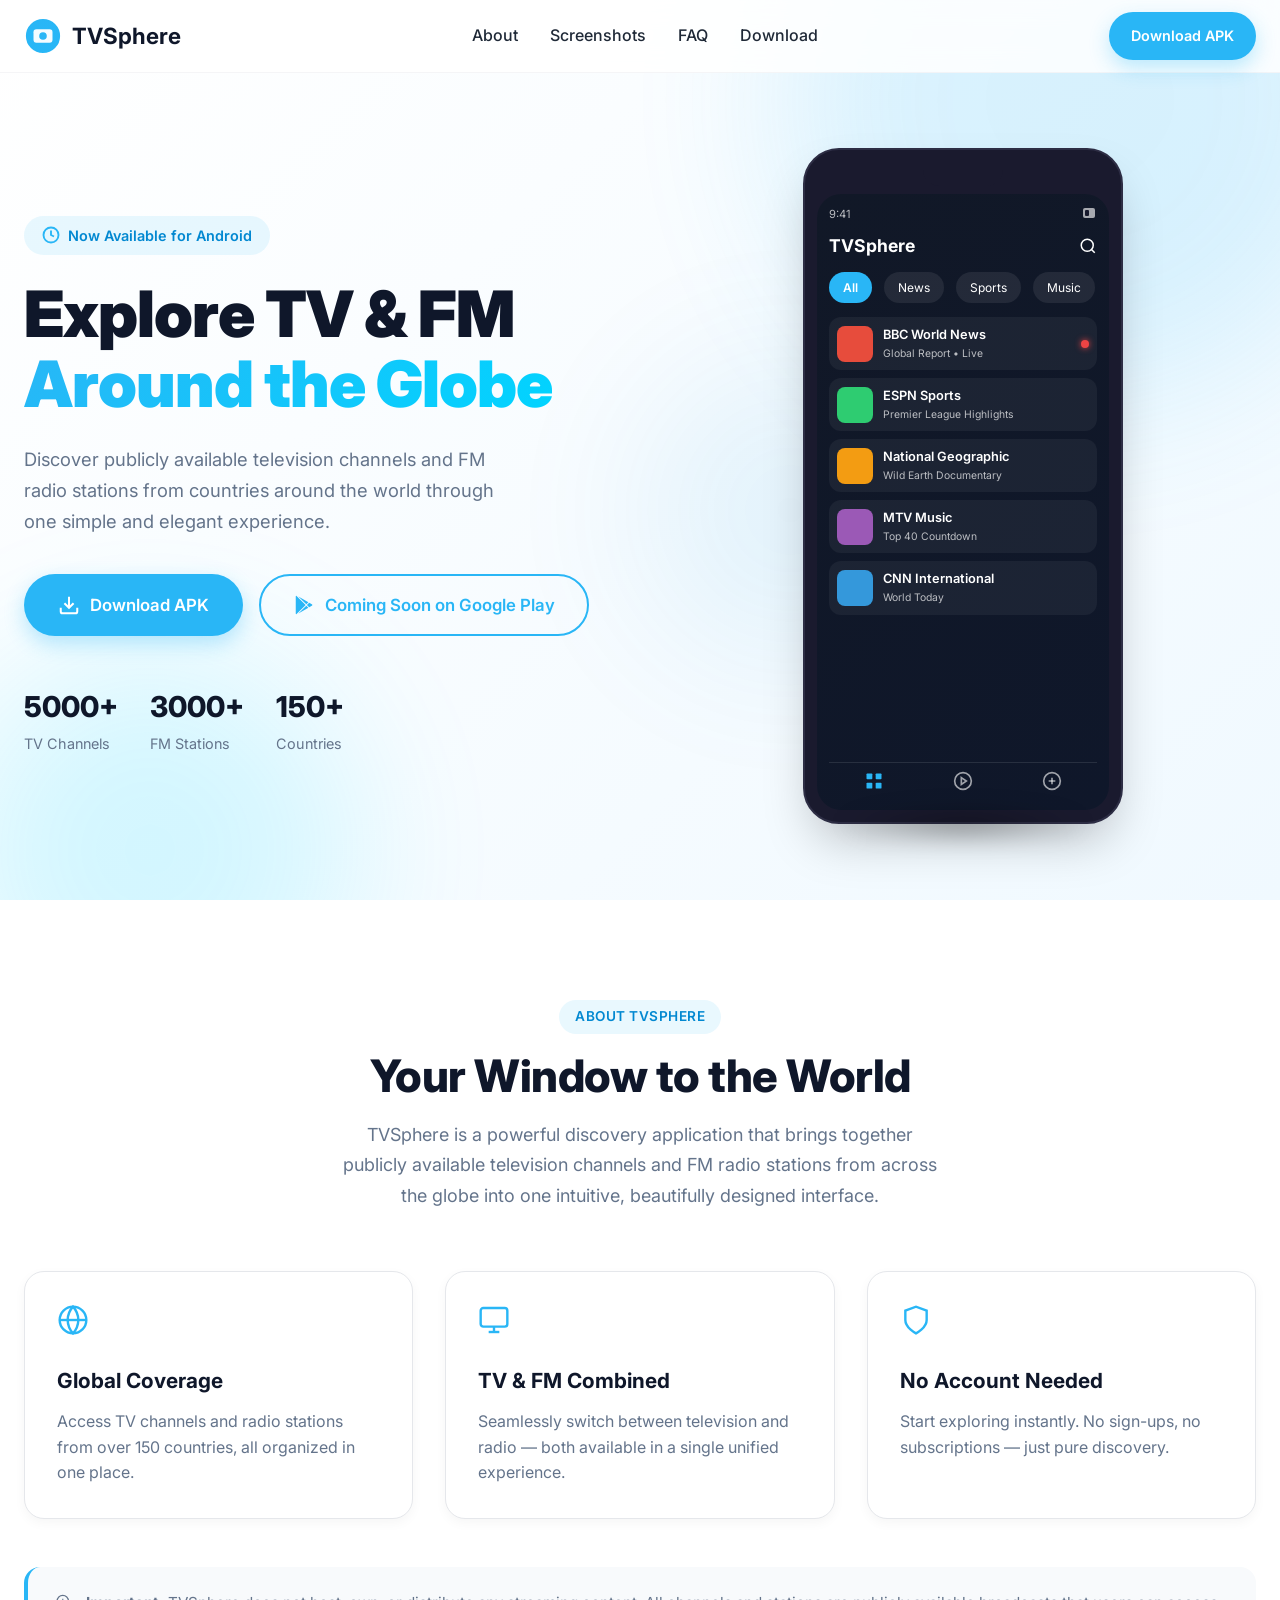
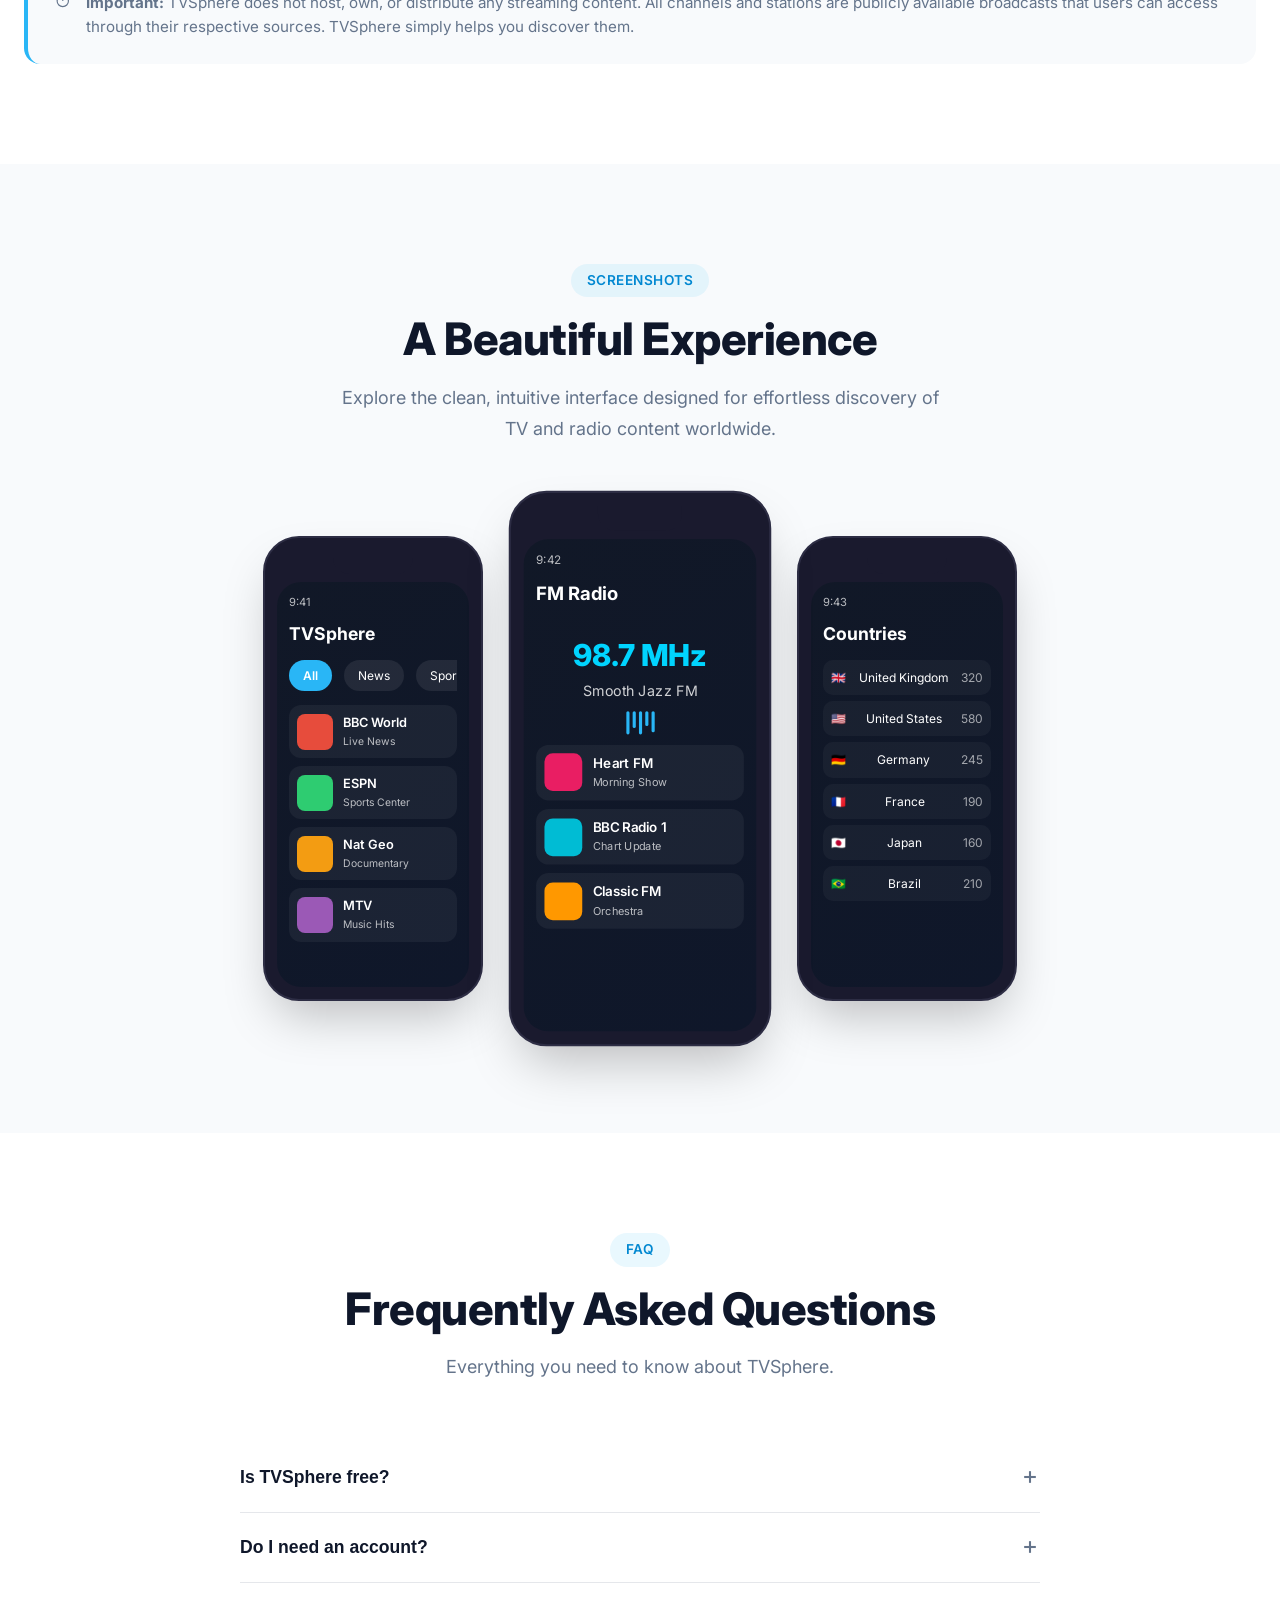
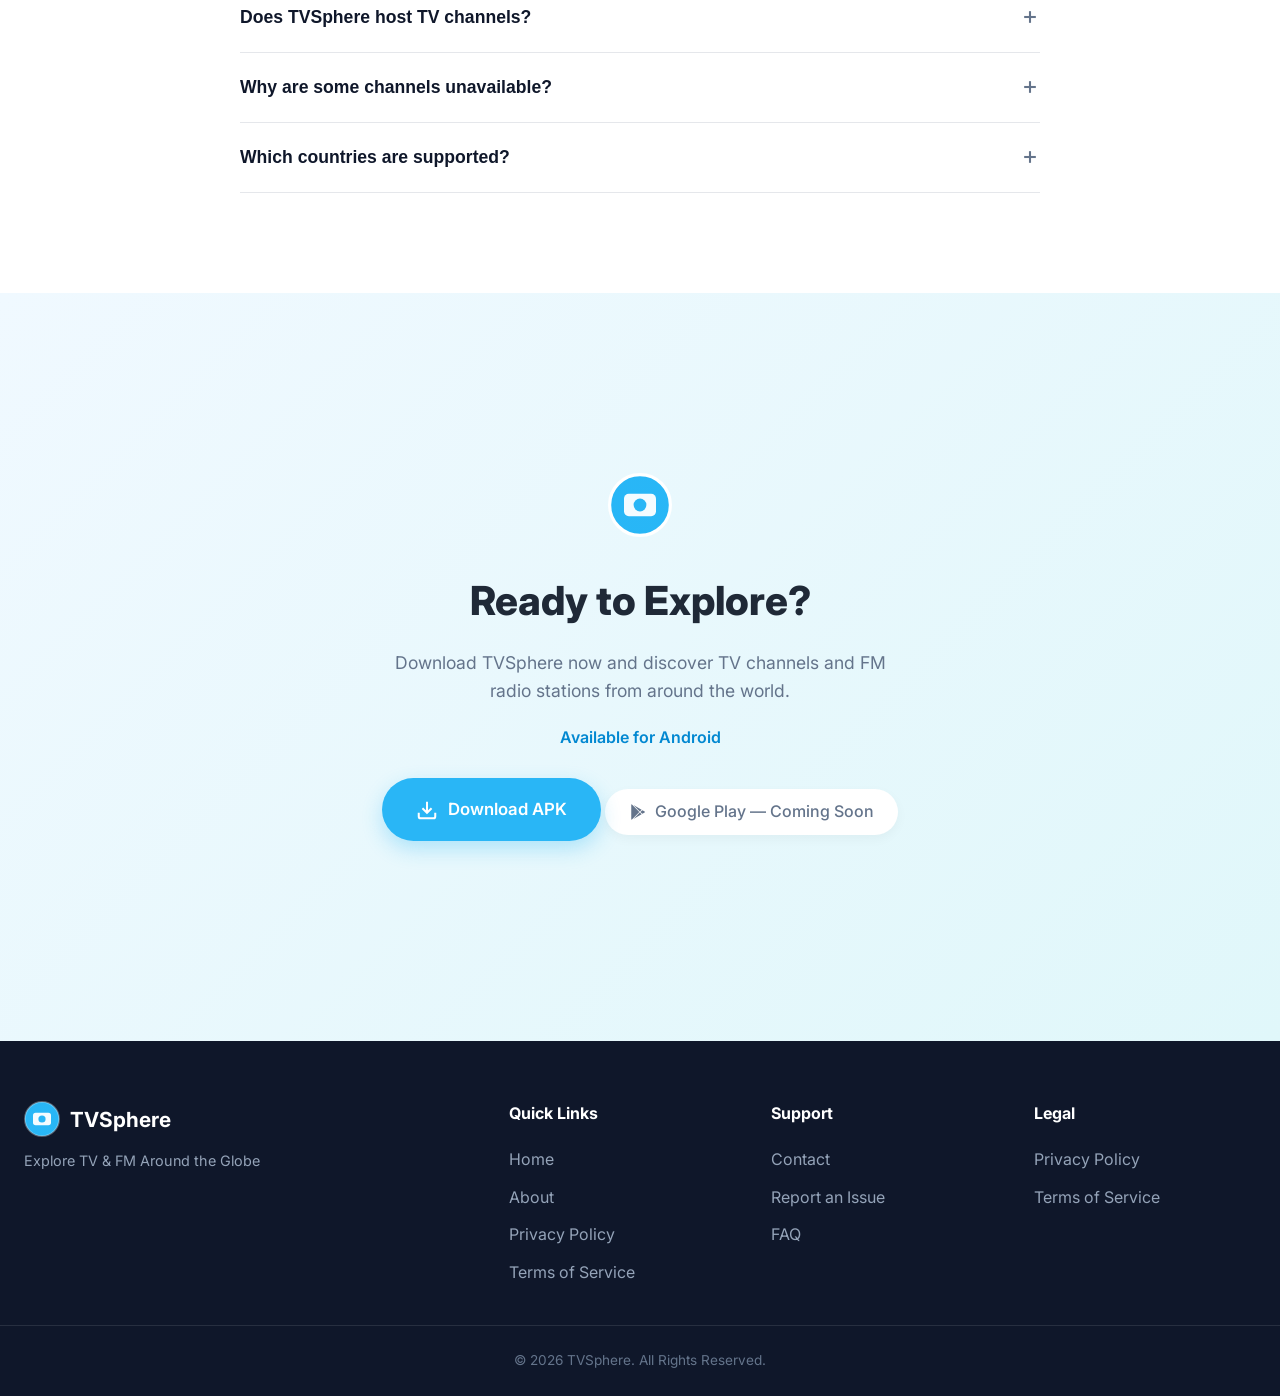
==== commit 3f0a03da: "update apk v1.1" ====
--- a/index.html
+++ b/index.html
@@ -3,26 +3,28 @@
 <head>
     <meta charset="UTF-8">
     <meta name="viewport" content="width=device-width, initial-scale=1.0">
-    <meta name="description" content="TVSphere - Explore publicly available TV channels and FM radio stations from around the globe through one simple and elegant experience. Download the APK now.">
-    <meta name="keywords" content="TVSphere, TV channels, FM radio, global TV, radio discovery, Android app, TV guide, radio stations">
+    <meta name="description" content="TVSphere – The ultimate global TV & FM discovery app. Explore 5000+ TV channels, 3000+ FM radio stations from 150+ countries. A fast, modern IPTV player alternative for Android. No account needed.">
+    <meta name="keywords" content="TVSphere, TV channels, FM radio, global TV, radio discovery, Android app, TV guide, radio stations, IPTV player, live TV, international TV, free TV, IPTV, TV player, streaming guide, public broadcasts, world TV">
     <meta name="author" content="TVSphere">
     <meta name="theme-color" content="#29B6F6">
     <meta name="robots" content="index, follow">
-    <link rel="canonical" href="https://tvsphere.app/">
+    <link rel="canonical" href="https://tvsphere.name.ng/">
 
     <!-- Open Graph -->
-    <meta property="og:title" content="TVSphere - Explore TV & FM Around the Globe">
-    <meta property="og:description" content="Discover publicly available television channels and FM radio stations from countries around the world through one simple and elegant experience.">
+    <meta property="og:title" content="TVSphere - Explore TV & FM Around the Globe | Free Live TV & Radio">
+    <meta property="og:description" content="Discover 5000+ publicly available TV channels and 3000+ FM radio stations from 150+ countries. The modern TV player and IPTV guide for Android. No account, no subscription.">
     <meta property="og:type" content="website">
-    <meta property="og:url" content="https://tvsphere.app/">
-    <meta property="og:image" content="https://tvsphere.app/assets/images/hero.webp">
+    <meta property="og:url" content="https://tvsphere.name.ng/">
+    <meta property="og:image" content="https://tvsphere.name.ng/assets/images/hero.webp">
+    <meta property="og:image:width" content="1200">
+    <meta property="og:image:height" content="630">
     <meta property="og:site_name" content="TVSphere">
 
     <!-- Twitter Card -->
     <meta name="twitter:card" content="summary_large_image">
     <meta name="twitter:title" content="TVSphere - Explore TV & FM Around the Globe">
-    <meta name="twitter:description" content="Discover publicly available television channels and FM radio stations from countries around the world.">
-    <meta name="twitter:image" content="https://tvsphere.app/assets/images/hero.webp">
+    <meta name="twitter:description" content="The global TV & radio discovery app. 5000+ channels, 3000+ FM stations, 150+ countries. Free Android IPTV player alternative.">
+    <meta name="twitter:image" content="https://tvsphere.name.ng/assets/images/hero.webp">
 
     <!-- Schema.org Structured Data -->
     <script type="application/ld+json">
@@ -32,7 +34,7 @@
             "name": "TVSphere",
             "operatingSystem": "Android",
             "applicationCategory": "EntertainmentApplication",
-            "description": "Discover publicly available TV channels and FM radio stations from around the globe.",
+            "description": "Discover publicly available TV channels and FM radio stations from around the globe. A modern IPTV player and TV guide for Android.",
             "offers": {
                 "@type": "Offer",
                 "price": "0",
@@ -46,11 +48,11 @@
         }
     </script>
 
-    <title>TVSphere - Explore TV & FM Around the Globe | Global TV & Radio Discovery</title>
+    <title>TVSphere - Explore TV & FM Around the Globe | Free Global TV & Radio App</title>
 
     <!-- Favicon -->
     <link rel="icon" type="image/x-icon" href="favicon.ico">
-    <link rel="apple-touch-icon" href="assets/images/icon.png">
+    <link rel="apple-touch-icon" href="assets/images/apple-touch-icon.png">
 
     <!-- Google Fonts -->
     <link rel="preconnect" href="https://fonts.googleapis.com">
@@ -60,6 +62,65 @@
     <!-- Stylesheets -->
     <link rel="stylesheet" href="assets/css/style.css">
     <link rel="stylesheet" href="assets/css/responsive.css">
+
+    <style>
+        /* Additional styles for the download countdown */
+        .download-btn-wrapper {
+            position: relative;
+            display: inline-block;
+        }
+
+        .download-countdown {
+            display: none;
+            position: absolute;
+            top: 50%;
+            left: 50%;
+            transform: translate(-50%, -50%);
+            font-weight: 800;
+            font-size: 1.5rem;
+            color: white;
+            z-index: 5;
+            pointer-events: none;
+        }
+
+        .download-btn--counting .btn__text,
+        .download-btn--counting .btn__icon {
+            opacity: 0;
+        }
+
+        .download-btn--counting .download-countdown {
+            display: block;
+            animation: countPulse 1s ease-in-out infinite;
+        }
+
+        @keyframes countPulse {
+            0% { transform: translate(-50%, -50%) scale(1); }
+            50% { transform: translate(-50%, -50%) scale(1.2); }
+            100% { transform: translate(-50%, -50%) scale(1); }
+        }
+
+        .btn--primary.download-btn--counting {
+            background: #0288D1;
+            box-shadow: 0 0 20px rgba(2,136,209,0.5);
+        }
+
+        .fallback-link {
+            display: none;
+            margin-top: 1.2rem;
+            font-size: 0.95rem;
+            color: var(--text-secondary);
+        }
+
+        .fallback-link.show {
+            display: block;
+            animation: fadeInUp 0.4s ease;
+        }
+
+        @keyframes fadeInUp {
+            from { opacity: 0; transform: translateY(10px); }
+            to { opacity: 1; transform: translateY(0); }
+        }
+    </style>
 </head>
 <body>
     <!-- Skip to Content (Accessibility) -->
@@ -113,7 +174,6 @@
     <main id="main-content">
         <!-- ==================== HERO SECTION ==================== -->
         <section class="hero" id="hero" aria-labelledby="hero-headline">
-            <!-- Decorative gradient blobs -->
             <div class="hero__decoration hero__decoration--1" aria-hidden="true"></div>
             <div class="hero__decoration hero__decoration--2" aria-hidden="true"></div>
             <div class="hero__decoration hero__decoration--3" aria-hidden="true"></div>
@@ -134,11 +194,12 @@
                         Discover publicly available television channels and FM radio stations from countries around the world through one simple and elegant experience.
                     </p>
                     <div class="hero__buttons">
-                        <a href="#download" class="btn btn--primary btn--lg">
+                        <!-- Hero download button (quick access) -->
+                        <a href="#download" class="btn btn--primary btn--lg" id="hero-download-btn">
                             <svg width="22" height="22" viewBox="0 0 24 24" fill="none" stroke="currentColor" stroke-width="2.2">
                                 <path d="M21 15v4a2 2 0 01-2 2H5a2 2 0 01-2-2v-4"/><polyline points="7 10 12 15 17 10"/><line x1="12" y1="15" x2="12" y2="3"/>
                             </svg>
-                            Download APK
+                            <span class="btn__text">Download APK</span>
                         </a>
                         <a href="#" class="btn btn--outline btn--lg" aria-label="Coming Soon on Google Play">
                             <svg width="22" height="22" viewBox="0 0 24 24" fill="currentColor">
@@ -169,7 +230,6 @@
                         <div class="phone-mockup__frame">
                             <div class="phone-mockup__notch"></div>
                             <div class="phone-mockup__screen">
-                                <!-- Simulated App Content -->
                                 <div class="mock-screen">
                                     <div class="mock-screen__status-bar">
                                         <span class="mock-screen__time">9:41</span>
@@ -329,7 +389,7 @@
                             </div>
                         </div>
                     </div>
-                    <!-- Screenshot Phone 2 -->
+                    <!-- Screenshot Phone 2 (Featured) -->
                     <div class="phone-mockup phone-mockup--screenshot phone-mockup--featured">
                         <div class="phone-mockup__frame">
                             <div class="phone-mockup__notch"></div>
@@ -445,7 +505,7 @@
             </div>
         </section>
 
-        <!-- ==================== DOWNLOAD SECTION ==================== -->
+        <!-- ==================== DOWNLOAD SECTION (with countdown) ==================== -->
         <section class="download section section--accent" id="download" aria-labelledby="download-heading">
             <div class="container download__inner">
                 <div class="download__content">
@@ -462,12 +522,22 @@
                     <h2 class="download__heading" id="download-heading">Ready to Explore?</h2>
                     <p class="download__subheading">Download TVSphere now and discover TV channels and FM radio stations from around the world.</p>
                     <p class="download__platform">Available for Android</p>
-                    <a href="#" class="btn btn--primary btn--lg download__btn">
-                        <svg width="22" height="22" viewBox="0 0 24 24" fill="none" stroke="currentColor" stroke-width="2.2">
-                            <path d="M21 15v4a2 2 0 01-2 2H5a2 2 0 01-2-2v-4"/><polyline points="7 10 12 15 17 10"/><line x1="12" y1="15" x2="12" y2="3"/>
-                        </svg>
-                        Download APK
-                    </a>
+
+                    <!-- Download button with countdown -->
+                    <div class="download-btn-wrapper" id="downloadBtnWrapper">
+                        <a href="downloads/TVSphere.apk" class="btn btn--primary btn--lg download__btn" id="downloadBtn" download>
+                            <svg width="22" height="22" viewBox="0 0 24 24" fill="none" stroke="currentColor" stroke-width="2.2" class="btn__icon">
+                                <path d="M21 15v4a2 2 0 01-2 2H5a2 2 0 01-2-2v-4"/><polyline points="7 10 12 15 17 10"/><line x1="12" y1="15" x2="12" y2="3"/>
+                            </svg>
+                            <span class="btn__text">Download APK</span>
+                            <span class="download-countdown" id="countdownDisplay">3</span>
+                        </a>
+                    </div>
+
+                    <div class="fallback-link" id="fallbackLink">
+                        <a href="downloads/TVSphere.apk" download>Click here if download does not start automatically</a>
+                    </div>
+
                     <p class="download__coming-soon">
                         <svg width="18" height="18" viewBox="0 0 24 24" fill="currentColor">
                             <path d="M3.609 1.814L13.792 12 3.61 22.186a.996.996 0 01-.61-.92V2.734a1 1 0 01.609-.92zm10.89 10.893l2.302 2.302-10.937 6.333 8.635-8.635zm3.199-3.199l2.807 1.626a1 1 0 010 1.732l-2.807 1.626L15.206 12l2.492-2.492zM5.864 2.658L16.8 8.99l-2.302 2.302-8.634-8.634z"/>
@@ -532,5 +602,57 @@
 
     <!-- JavaScript -->
     <script src="assets/js/main.js"></script>
+    <script>
+        (function() {
+            const downloadBtn = document.getElementById('downloadBtn');
+            const countdownDisplay = document.getElementById('countdownDisplay');
+            const fallbackLink = document.getElementById('fallbackLink');
+            const downloadBtnWrapper = document.getElementById('downloadBtnWrapper');
+            let countdownInterval;
+
+            function startCountdown(e) {
+                e.preventDefault(); // Stop immediate download
+                // Disable button to prevent double clicks
+                downloadBtn.style.pointerEvents = 'none';
+                downloadBtn.classList.add('download-btn--counting');
+
+                let secondsLeft = 3;
+                countdownDisplay.textContent = secondsLeft;
+
+                countdownInterval = setInterval(() => {
+                    secondsLeft--;
+                    if (secondsLeft <= 0) {
+                        clearInterval(countdownInterval);
+                        // Start download
+                        window.location.href = downloadBtn.getAttribute('href');
+                        // Show fallback link
+                        fallbackLink.classList.add('show');
+                        // Reset button after a short delay (optional)
+                        setTimeout(() => {
+                            downloadBtn.classList.remove('download-btn--counting');
+                            downloadBtn.style.pointerEvents = 'auto';
+                            countdownDisplay.textContent = '3';
+                        }, 800);
+                    } else {
+                        countdownDisplay.textContent = secondsLeft;
+                    }
+                }, 1000);
+            }
+
+            // Attach click event to the download button
+            if (downloadBtn) {
+                downloadBtn.addEventListener('click', startCountdown);
+            }
+
+            // Also make the hero download button scroll to download section (already does via href)
+            // but we can add same behavior to the hero button if desired.
+            const heroDownloadBtn = document.getElementById('hero-download-btn');
+            if (heroDownloadBtn) {
+                heroDownloadBtn.addEventListener('click', function(e) {
+                    // It already points to #download, so it will scroll. No need to prevent.
+                });
+            }
+        })();
+    </script>
 </body>
 </html>
